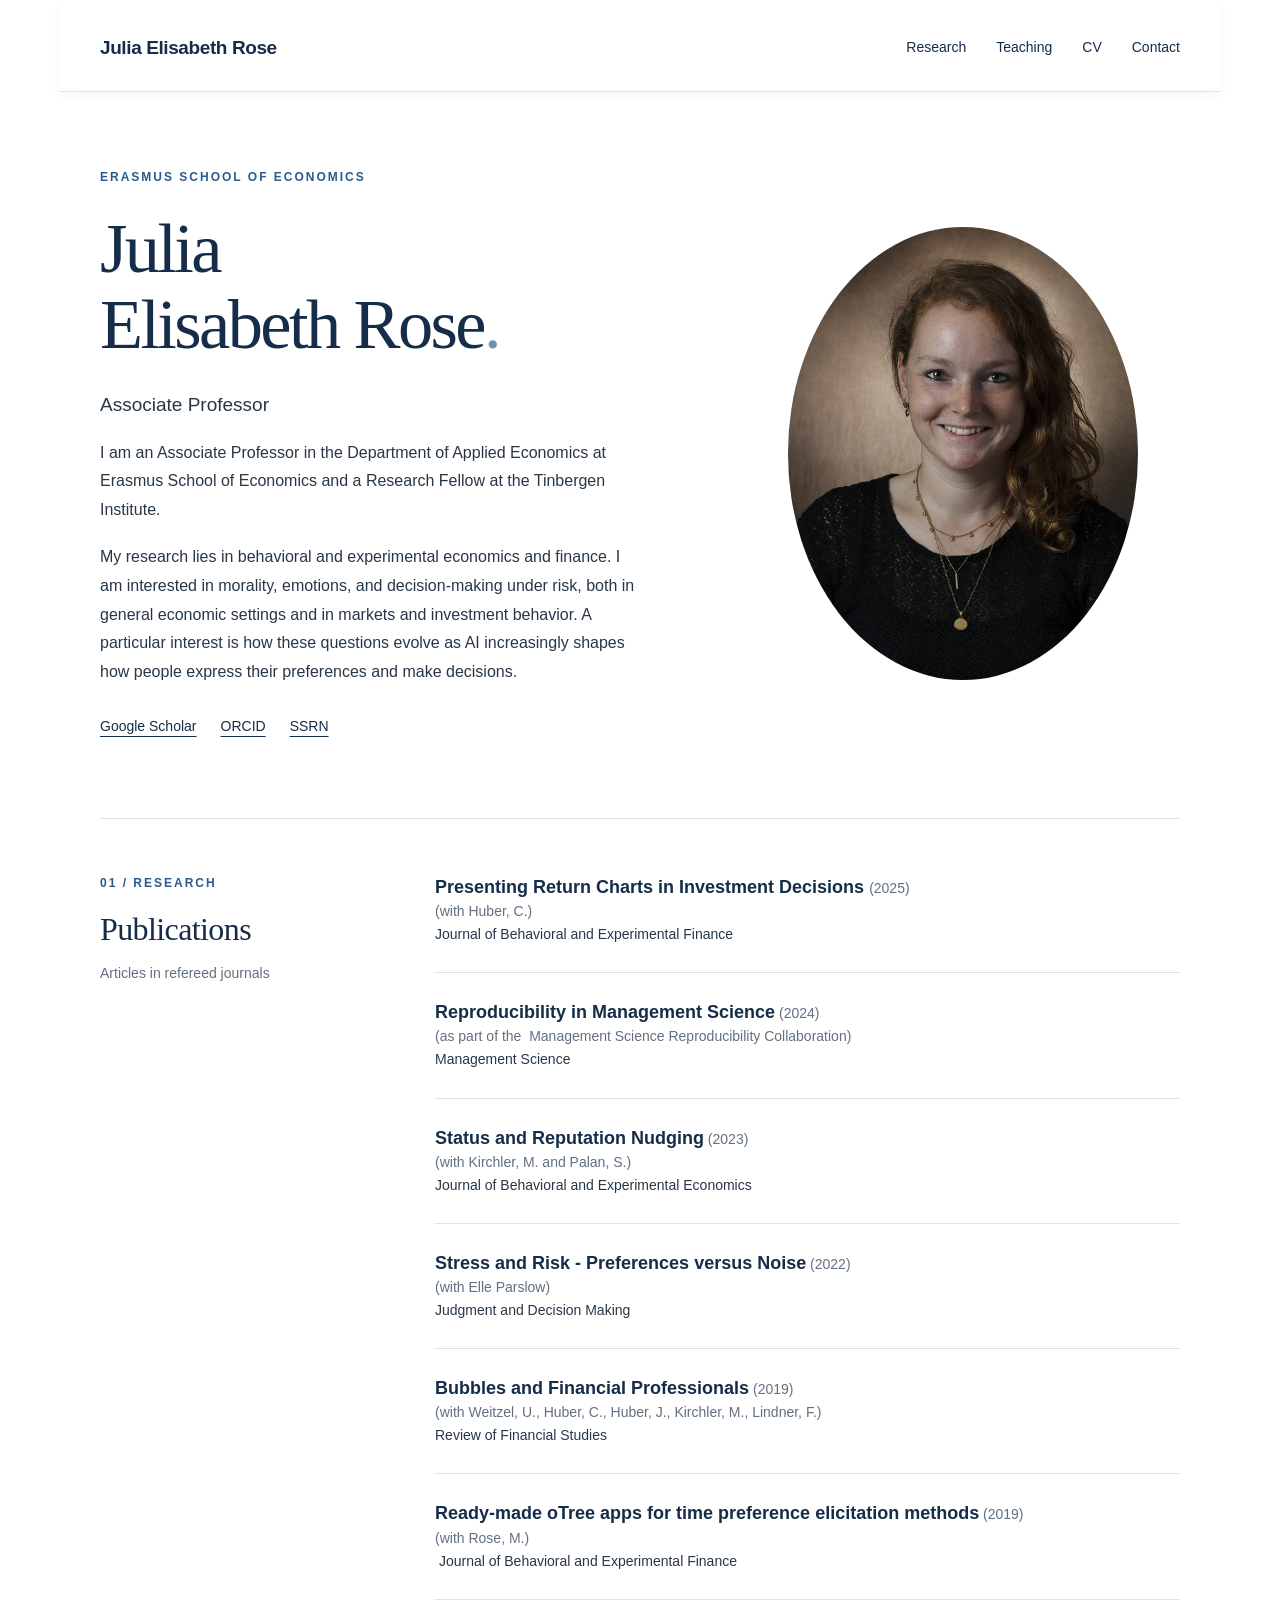
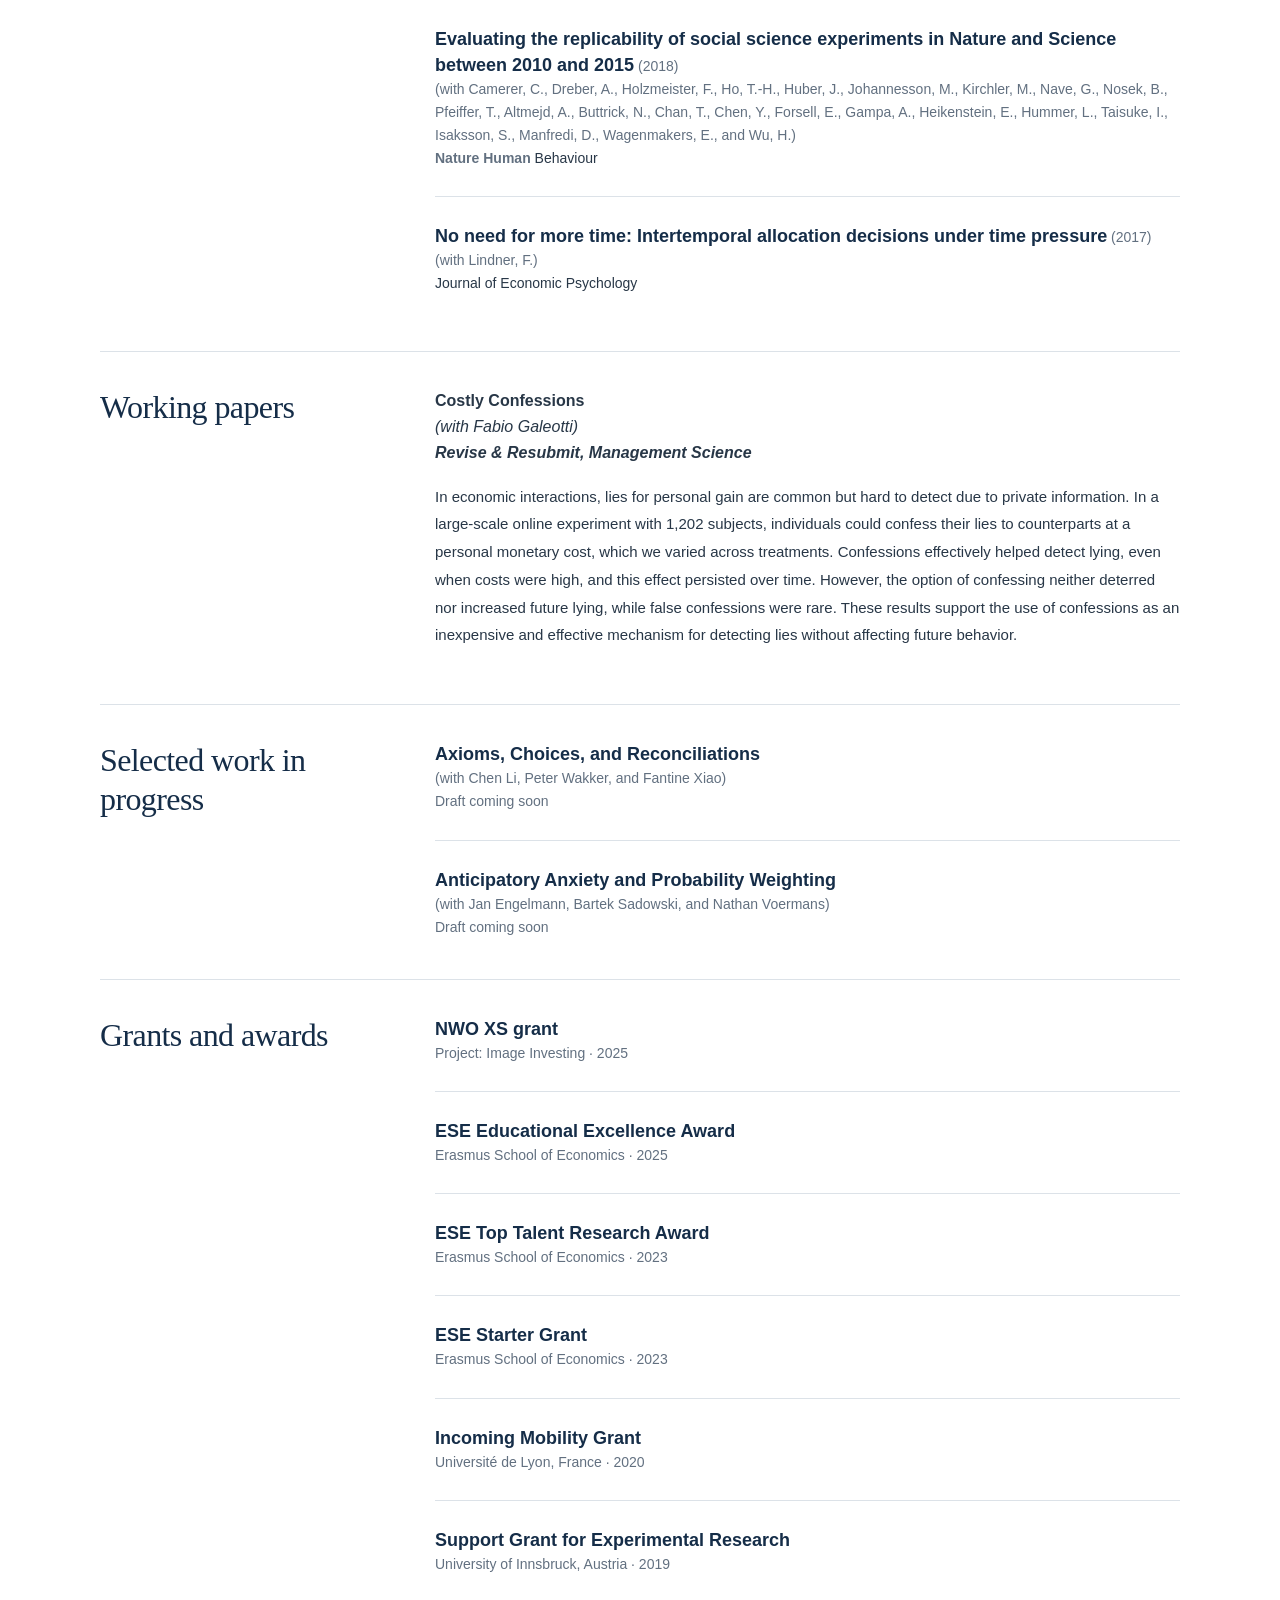
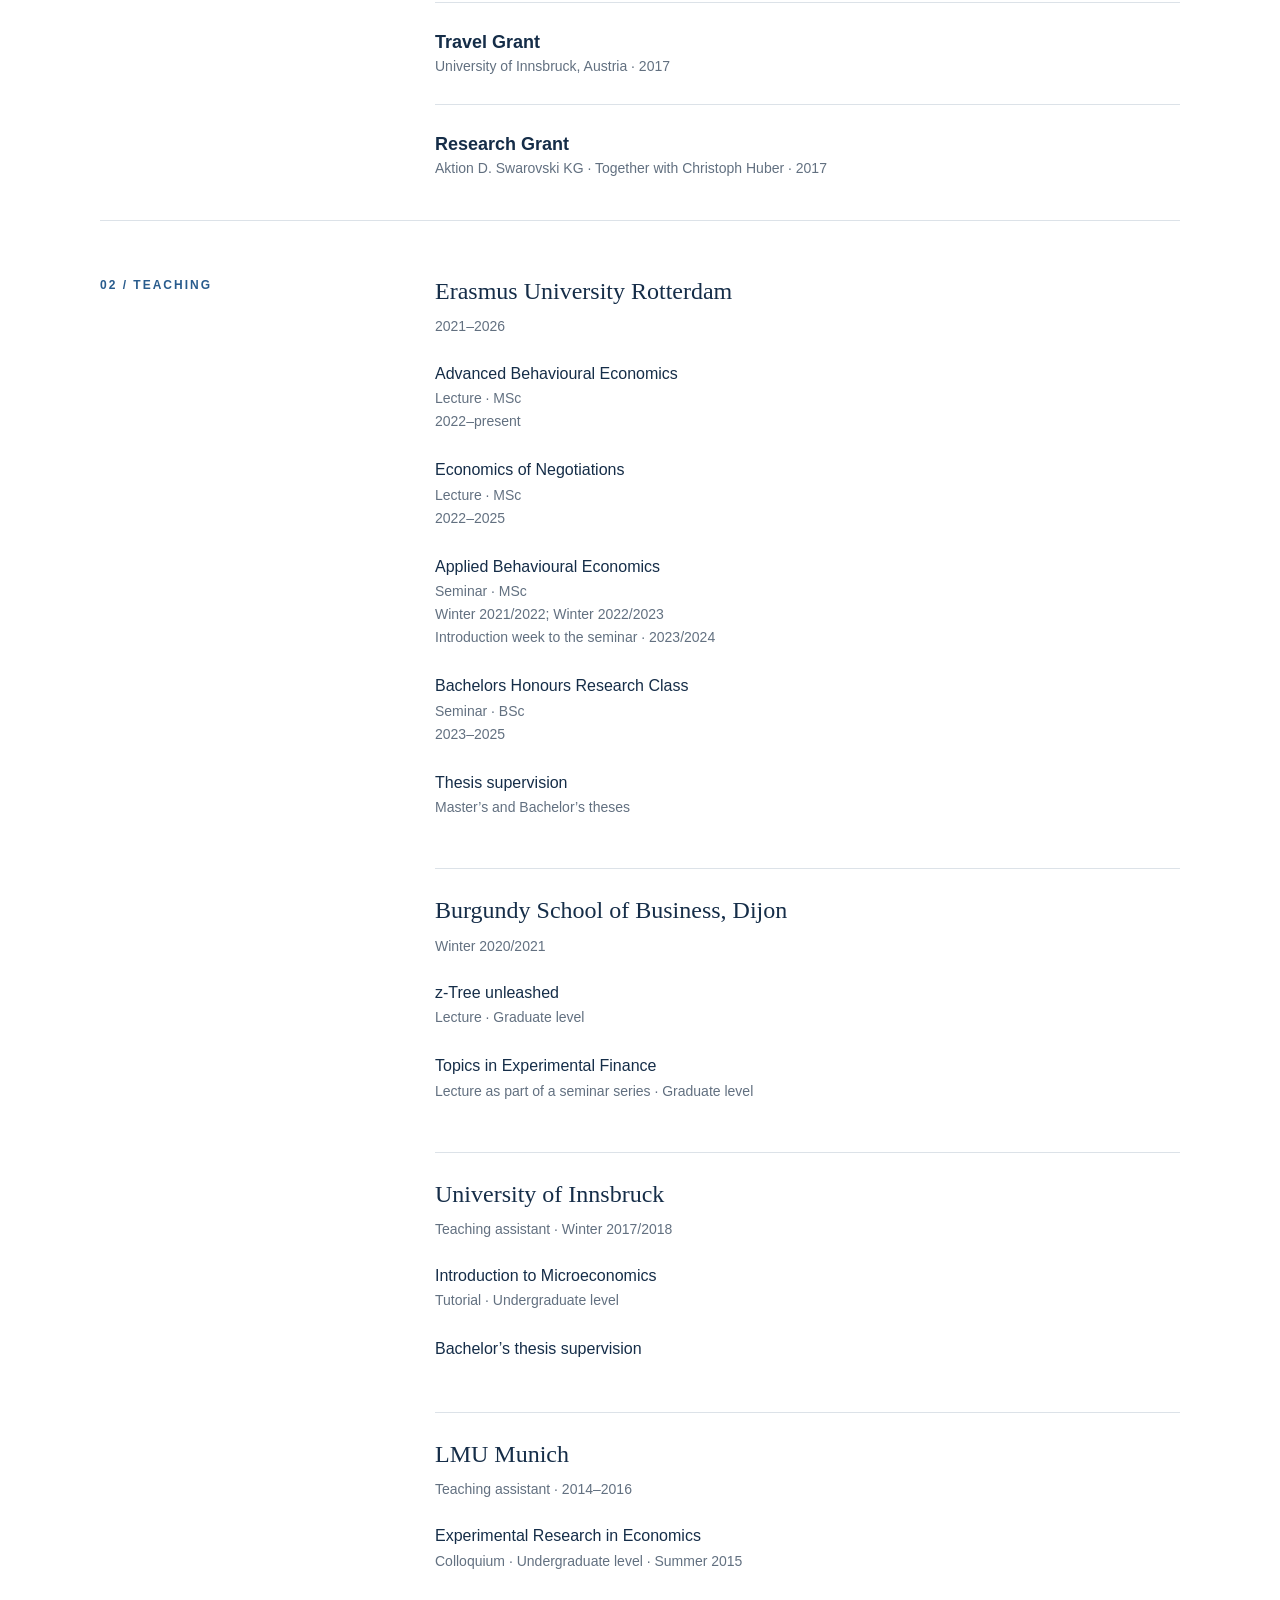
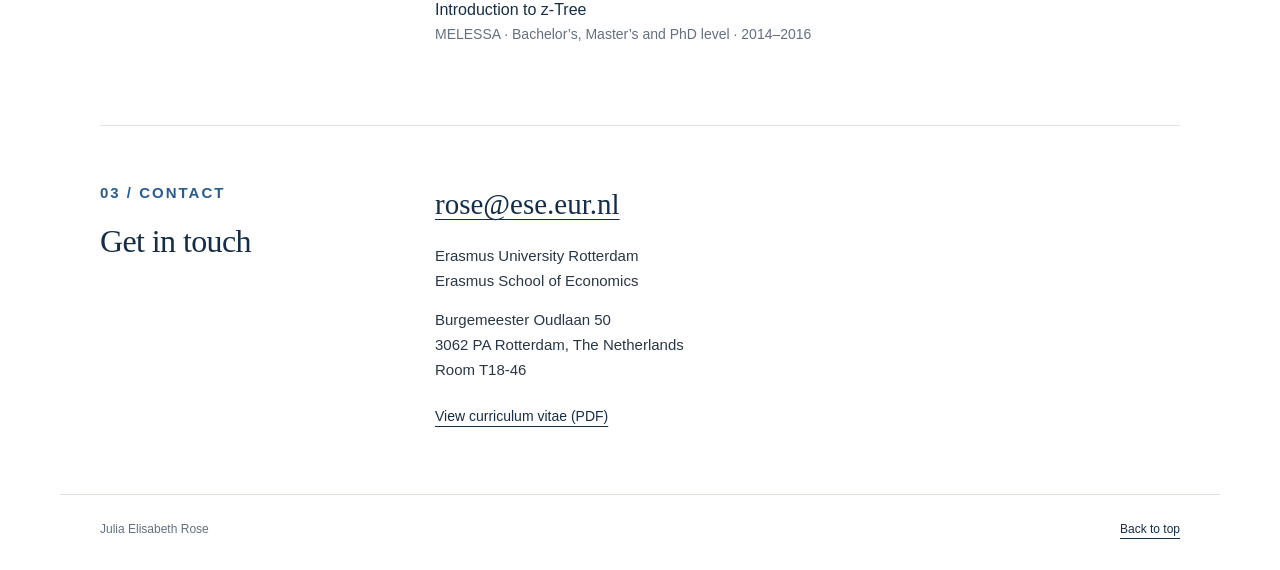
==== index.html @ 2c4549fd "Add files via upload" ====
<!DOCTYPE html>

<html lang="en"><head><meta charset="utf-8"/><meta content="width=device-width,initial-scale=1" name="viewport"/><title>Julia Elisabeth Rose | Behavioral &amp; Experimental Economics</title><meta content="Julia Elisabeth Rose, Associate Professor at Erasmus School of Economics. Research in behavioral and experimental economics and finance." name="description"/><link href="assets/favicon.svg" rel="icon" type="image/svg+xml"/><link href="style.css" rel="stylesheet"/></head>
<body><a class="skip" href="#main">Skip to content</a><header><a class="brand" href="#home">Julia Elisabeth Rose</a><nav aria-label="Main navigation"><a href="#research">Research</a><a href="#teaching">Teaching</a><a href="assets/cv-julia-rose.pdf">CV</a><a href="#contact">Contact</a></nav></header>
<main id="main"><section class="hero" id="home"><div class="intro"><p class="eyebrow">Erasmus School of Economics</p><h1>Julia<br/>Elisabeth Rose<span class="period">.</span></h1><p class="role">Associate Professor</p><div class="bio"><p>I am an Associate Professor in the Department of Applied Economics at Erasmus School of Economics and a Research Fellow at the Tinbergen Institute.</p><p>My research lies in behavioral and experimental economics and finance. I am interested in morality, emotions, and decision-making under risk, both in general economic settings and in markets and investment behavior. A particular interest is how these questions evolve as AI increasingly shapes how people express their preferences and make decisions.</p></div><div class="profile-links"><a href="https://scholar.google.com/citations?user=Se4szUAAAAAJ">Google Scholar</a><a href="https://orcid.org/0000-0002-9259-826X">ORCID</a><a href="https://papers.ssrn.com/sol3/cf_dev/AbsByAuth.cfm?per_id=4425762">SSRN</a></div></div><figure><img alt="Julia Elisabeth Rose" height="756" src="assets/julia-rose.jpg" width="585"/></figure></section>
<section class="section" id="research"><div class="section-heading"><p class="eyebrow">01 / Research</p><h2>Publications</h2><p>Articles in refereed journals</p></div><div class="section-body"><article class="paper"><p><strong><a href="https://www.sciencedirect.com/science/article/pii/S2214635025000218">Presenting Return Charts in Investment Decisions</a> </strong>(2025)<br/><em>(with Huber, C.)</em><br/><strong>Journal of Behavioral and Experimental Finance</strong></p></article><article class="paper"><p><a href="https://pubsonline.informs.org/doi/10.1287/mnsc.2023.03556"><strong>Reproducibility in <em>Management</em> <em>Science</em></strong></a> (2024)<br/><em>(as part of the  Management Science Reproducibility Collaboration</em>)<br/><strong>Management Science</strong></p></article><article class="paper"><p><strong><a href="https://www.sciencedirect.com/science/article/pii/S2214804323000575">Status and Reputation Nudging</a></strong> (2023)<br/><em>(with Kirchler, M. and Palan, S.)</em><br/><strong>Journal of Behavioral and Experimental Economics</strong></p></article><article class="paper"><p><strong><a href="https://journal.sjdm.org/21/210824/jdm210824.pdf">Stress and Risk - Preferences versus Noise</a></strong> (2022)<br/><em>(with Elle Parslow)</em><br/><strong>Judgment and Decision Making</strong></p></article><article class="paper"><p><a href="https://academic.oup.com/rfs/article/33/6/2659/5555881"><strong>Bubbles and Financial Professionals</strong></a> (2019)<br/>(<em>with Weitzel, U., Huber, C., Huber, J., Kirchler, M., Lindner, F.) </em><br/><strong>Review of Financial Studies </strong></p></article><article class="paper"><p><a href="https://www.sciencedirect.com/science/article/pii/S2214635018302648"><strong>Ready-made oTree apps for time preference elicitation methods</strong></a>  (2019)<br/>(<em>with Rose, M.)</em><br/> <strong>Journal of Behavioral and Experimental Finance</strong></p></article><article class="paper"><p><a href="https://www.nature.com/articles/s41562-018-0399-z"><strong>Evaluating the replicability of social science experiments in Nature and Science between 2010 and 2015</strong></a> (2018)<br/>(<em>with Camerer, C., Dreber, A., Holzmeister, F., Ho, T.-H., Huber, J., Johannesson, M., Kirchler, M., Nave, G., Nosek, B., Pfeiffer, T., Altmejd, A., Buttrick, N., Chan, T., Chen, Y., Forsell, E., Gampa, A., Heikenstein, E., Hummer, L., Taisuke, I., Isaksson, S., Manfredi, D., Wagenmakers, E., and Wu, H.) </em><br/><strong>Nature Human</strong> <strong>Behaviour</strong></p></article><article class="paper"><p><a href="https://www.sciencedirect.com/science/article/abs/pii/S0167487016304652"><strong>No need for more time: Intertemporal allocation decisions under time pressure</strong></a> (2017) <br/>(<em>with Lindner, F.</em>) <br/><strong>Journal of Economic Psychology</strong></p></article></div></section>
<section class="section secondary"><div class="section-heading"><h2>Working papers</h2></div><div class="section-body working"><p><strong>Costly Confessions</strong><br/><em>(with Fabio Galeotti)</em><br/><strong><em>Revise &amp; Resubmit, Management Science</em></strong></p><p>In economic interactions, lies for personal gain are common but hard to detect due to private information. In a large-scale online experiment with 1,202 subjects, individuals could confess their lies to counterparts at a personal monetary cost, which we varied across treatments. Confessions effectively helped detect lying, even when costs were high, and this effect persisted over time. However, the option of confessing neither deterred nor increased future lying, while false confessions were rare. These results support the use of confessions as an inexpensive and effective mechanism for detecting lies without affecting future behavior.</p></div></section>
<section class="section secondary"><div class="section-heading"><h2>Selected work in progress</h2></div><div class="section-body"><article class="paper"><p><strong>Axioms, Choices, and Reconciliations</strong><br/><em>(with Chen Li, Peter Wakker, and Fantine Xiao) </em><br/><em>Draft coming soon</em></p></article><article class="paper"><p><strong>Anticipatory Anxiety and Probability Weighting </strong><br/><em>(with Jan Engelmann, Bartek Sadowski, and Nathan Voermans) </em><br/><em>Draft coming soon </em></p></article></div></section>
<section class="section secondary" id="grants"><div class="section-heading"><h2>Grants and awards</h2></div><div class="section-body"><article class="paper"><p><strong>NWO XS grant</strong><br/>Project: Image Investing · 2025</p></article><article class="paper"><p><strong>ESE Educational Excellence Award</strong><br/>Erasmus School of Economics · 2025</p></article><article class="paper"><p><strong>ESE Top Talent Research Award</strong><br/>Erasmus School of Economics · 2023</p></article><article class="paper"><p><strong>ESE Starter Grant</strong><br/>Erasmus School of Economics · 2023</p></article><article class="paper"><p><strong>Incoming Mobility Grant</strong><br/>Université de Lyon, France · 2020</p></article><article class="paper"><p><strong>Support Grant for Experimental Research</strong><br/>University of Innsbruck, Austria · 2019</p></article><article class="paper"><p><strong>Travel Grant</strong><br/>University of Innsbruck, Austria · 2017</p></article><article class="paper"><p><strong>Research Grant</strong><br/>Aktion D. Swarovski KG · Together with Christoph Huber · 2017</p></article></div></section><section class="section" id="teaching"><div class="section-heading"><p class="eyebrow">02 / Teaching</p></div><div class="section-body">
<article class="teaching-row"><h3>Erasmus University Rotterdam</h3><p class="teaching-period">2021–2026</p><ul class="course-list">
<li><strong>Advanced Behavioural Economics</strong><span>Lecture · MSc</span><span>2022–present</span></li>
<li><strong>Economics of Negotiations</strong><span>Lecture · MSc</span><span>2022–2025</span></li>
<li><strong>Applied Behavioural Economics</strong><span>Seminar · MSc</span><span>Winter 2021/2022; Winter 2022/2023</span><span>Introduction week to the seminar · 2023/2024</span></li>
<li><strong>Bachelors Honours Research Class</strong><span>Seminar · BSc</span><span>2023–2025</span></li>
<li><strong>Thesis supervision</strong><span>Master’s and Bachelor’s theses</span></li></ul></article>
<article class="teaching-row"><h3>Burgundy School of Business, Dijon</h3><p class="teaching-period">Winter 2020/2021</p><ul class="course-list"><li><strong>z-Tree unleashed</strong><span>Lecture · Graduate level</span></li><li><strong>Topics in Experimental Finance</strong><span>Lecture as part of a seminar series · Graduate level</span></li></ul></article>
<article class="teaching-row"><h3>University of Innsbruck</h3><p class="teaching-period">Teaching assistant · Winter 2017/2018</p><ul class="course-list"><li><strong>Introduction to Microeconomics</strong><span>Tutorial · Undergraduate level</span></li><li><strong>Bachelor’s thesis supervision</strong></li></ul></article>
<article class="teaching-row"><h3>LMU Munich</h3><p class="teaching-period">Teaching assistant · 2014–2016</p><ul class="course-list"><li><strong>Experimental Research in Economics</strong><span>Colloquium · Undergraduate level · Summer 2015</span></li><li><strong>Introduction to z-Tree</strong><span>MELESSA · Bachelor’s, Master’s and PhD level · 2014–2016</span></li></ul></article></div></section>
<section class="section contact" id="contact"><div class="section-heading"><p class="eyebrow">03 / Contact</p><h2>Get in touch</h2></div><div class="section-body"><a class="email" href="mailto:rose@ese.eur.nl">rose@ese.eur.nl</a><p>Erasmus University Rotterdam<br/>Erasmus School of Economics</p><address>Burgemeester Oudlaan 50<br/>3062 PA Rotterdam, The Netherlands<br/>Room T18-46</address><a class="cv" href="assets/cv-julia-rose.pdf">View curriculum vitae (PDF)</a></div></section></main><footer><span>Julia Elisabeth Rose</span><a href="#home">Back to top</a></footer></body></html>
---- style.css ----
:root{--ink:#152d48;--text:#283747;--muted:#627080;--line:#dce2e8;--accent:#295c8d}*{box-sizing:border-box}html{scroll-behavior:smooth;scroll-padding-top:30px}body{margin:0;color:var(--text);background:#fff;font-family:Arial,Helvetica,sans-serif;font-size:16px;line-height:1.65}a{color:var(--ink);text-underline-offset:5px;text-decoration-thickness:1px}a:hover{color:var(--accent)}a:focus-visible,summary:focus-visible{outline:3px solid #488ac7;outline-offset:5px}header,main,footer{max-width:1160px;margin:auto;padding-left:40px;padding-right:40px}header{display:flex;justify-content:space-between;align-items:center;padding-top:32px;padding-bottom:28px;border-bottom:1px solid var(--line);gap:24px}.brand{text-decoration:none;font-size:19px;font-weight:600;letter-spacing:-.4px}.brand span{display:block;font-size:12px;text-transform:uppercase;letter-spacing:1.8px;font-weight:400;color:var(--muted);margin-top:3px}nav{display:flex;gap:30px}nav a{font-size:14px;text-decoration:none}.hero{display:grid;grid-template-columns:1.3fr 1fr;gap:80px;padding:76px 0 80px;align-items:center}.eyebrow{font-size:12px;font-weight:600;letter-spacing:2px;text-transform:uppercase;color:var(--accent);margin:0 0 22px}h1,h2{font-family:Georgia,'Times New Roman',serif;font-weight:400;color:var(--ink)}h1{font-size:clamp(48px,5.5vw,72px);line-height:1.08;letter-spacing:-2.6px;margin:0 0 27px}.period{color:#6e92b3}.role{font-size:19px;margin:0 0 5px}.field{font-size:20px;line-height:1.55;margin:0 0 23px;color:var(--muted)}.affiliation{font-size:14px;line-height:1.8}.profile-links{display:flex;gap:24px;margin-top:28px;font-size:14px}.hero figure{margin:0}.hero img{width:100%;height:auto;max-height:455px;object-fit:cover;object-position:center 30%;display:block;background:#e8edf2}.hero figcaption{font-size:12px;color:var(--muted);letter-spacing:.6px;margin-top:12px}.section{display:grid;grid-template-columns:275px minmax(0,1fr);gap:60px;border-top:1px solid var(--line);padding:55px 0}.section-heading .eyebrow{margin-bottom:16px}h2{font-size:32px;line-height:1.2;letter-spacing:-.6px;margin:0 0 12px}.section-heading>p:last-child:not(.eyebrow){font-size:14px;color:var(--muted)}.paper{padding:0 0 26px;margin:0 0 26px;border-bottom:1px solid var(--line)}.paper:last-child{margin:0;border:0;padding-bottom:0}.paper p{margin:0;font-size:14px;color:var(--muted)}.paper p>a:first-child,.paper p>strong:first-child{font-size:18px;line-height:1.45;color:var(--ink)}.paper a{text-decoration:none}.paper a:hover{text-decoration:underline}.paper em{font-style:normal}.paper p>strong:last-child{font-weight:400;color:var(--text)}.secondary{padding-top:36px;padding-bottom:40px}.working p:first-child{margin-top:0}.working p:last-child{font-size:15px;line-height:1.85}.teaching-row{padding-bottom:25px;margin-bottom:26px;border-bottom:1px solid var(--line)}.teaching-row:last-child{border:0;margin:0;padding:0}.teaching-row p{margin:0 0 12px;font-size:14px;color:var(--muted)}.teaching-row p strong{font-size:17px;color:var(--ink);font-weight:500}.teaching-row ul{margin:0;padding-left:19px;font-size:14px}.teaching-row li{padding-bottom:7px}.teaching-row em{font-style:normal;color:var(--muted)}.teaching-row strong{font-weight:500}.contact{padding-bottom:65px}.email{font-family:Georgia,serif;font-size:29px}.contact p,.contact address{font-size:15px;font-style:normal}.cv{display:inline-block;margin-top:22px;font-size:14px}footer{border-top:1px solid var(--line);display:flex;justify-content:space-between;padding-top:25px;padding-bottom:30px;font-size:12px;color:var(--muted)}.skip{position:absolute;top:-100px;left:12px;padding:12px;background:white}.skip:focus{top:12px}@media(max-width:760px){header,main,footer{padding-left:24px;padding-right:24px}header{align-items:flex-start;flex-direction:column;gap:22px}nav{gap:26px}.hero{gap:32px;padding:45px 0;grid-template-columns:1fr .8fr}h1{font-size:43px;letter-spacing:-1.7px}.field{font-size:17px}.profile-links{gap:15px;flex-wrap:wrap}.section{grid-template-columns:1fr;gap:23px;padding:35px 0}.section-heading .eyebrow{margin-bottom:10px}h2{font-size:29px}.hero img{max-height:340px}.role{font-size:17px}}@media(max-width:500px){.hero{grid-template-columns:1fr}.hero figure{max-width:300px}.hero img{max-height:360px}h1{font-size:55px}.hero .eyebrow{font-size:11px}.email{font-size:27px}nav{gap:23px}}@media(prefers-reduced-motion:reduce){html{scroll-behavior:auto}}

/* Oval portrait */
.hero figure{justify-self:center;width:100%;max-width:350px}.hero img{width:100%;height:auto;aspect-ratio:585/757;max-height:none;object-fit:cover;border-radius:50%}@media(max-width:500px){.hero figure{justify-self:start;max-width:280px}.hero img{max-height:none}}

.teaching-row h3{font-family:Georgia,serif;font-weight:400;color:var(--ink);font-size:24px;line-height:1.3;margin:0 0 8px}.teaching-row .course-list{list-style:none;padding:0}.course-list li{margin:0 0 17px}.course-list strong{display:block;font-size:16px;color:var(--ink)}.course-list span{display:block;color:var(--muted);font-size:14px}.teaching-row .teaching-period{margin-bottom:22px}

.leadership-role{font-size:17px;color:var(--ink);margin:0 0 18px;line-height:1.5}

/* Keep navigation available while reading long sections. */
header{position:sticky;top:0;z-index:20;background:#fff;box-shadow:0 3px 12px rgba(21,45,72,.035)}
html{scroll-padding-top:125px}
@media(max-width:760px){header{padding-top:16px;padding-bottom:16px;gap:12px}nav{gap:12px 22px;flex-wrap:wrap}html{scroll-padding-top:160px}}

.bio{max-width:540px;font-size:16px;line-height:1.8}.bio p{margin:18px 0;color:var(--text)}
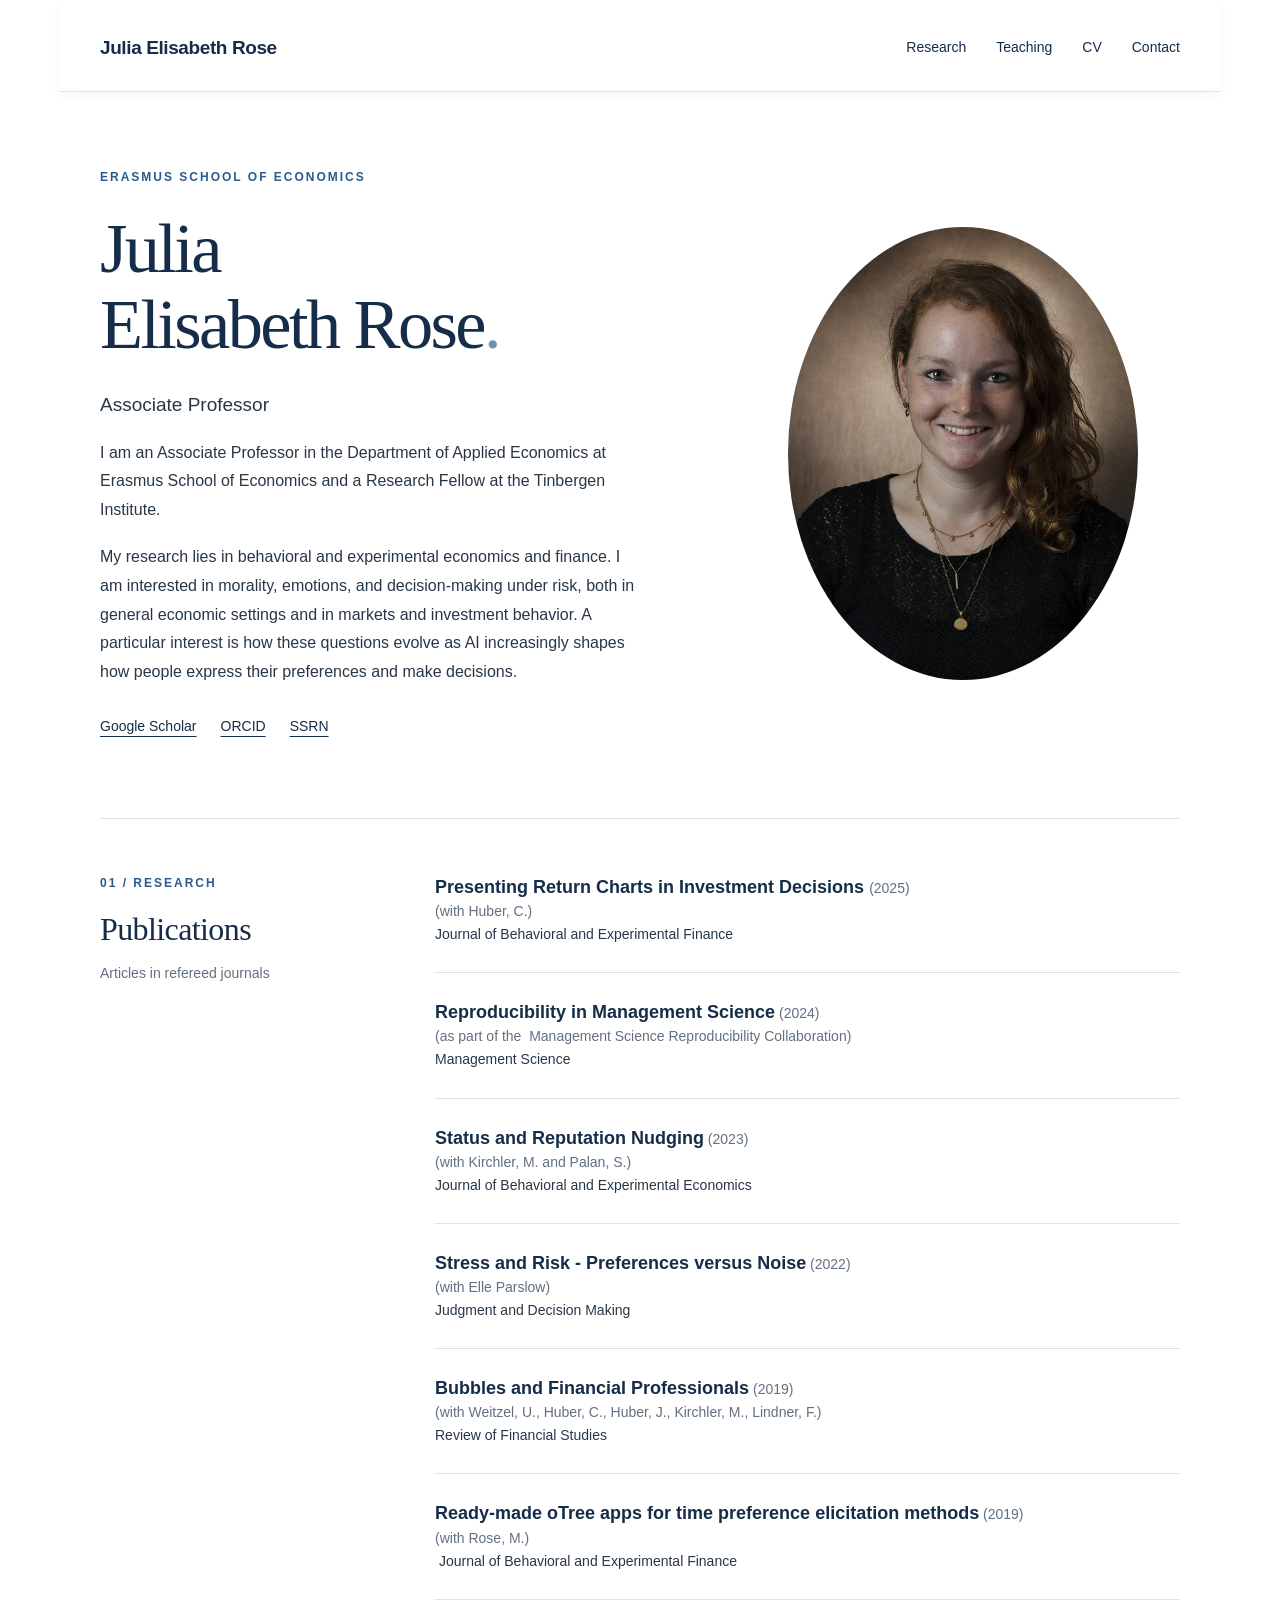
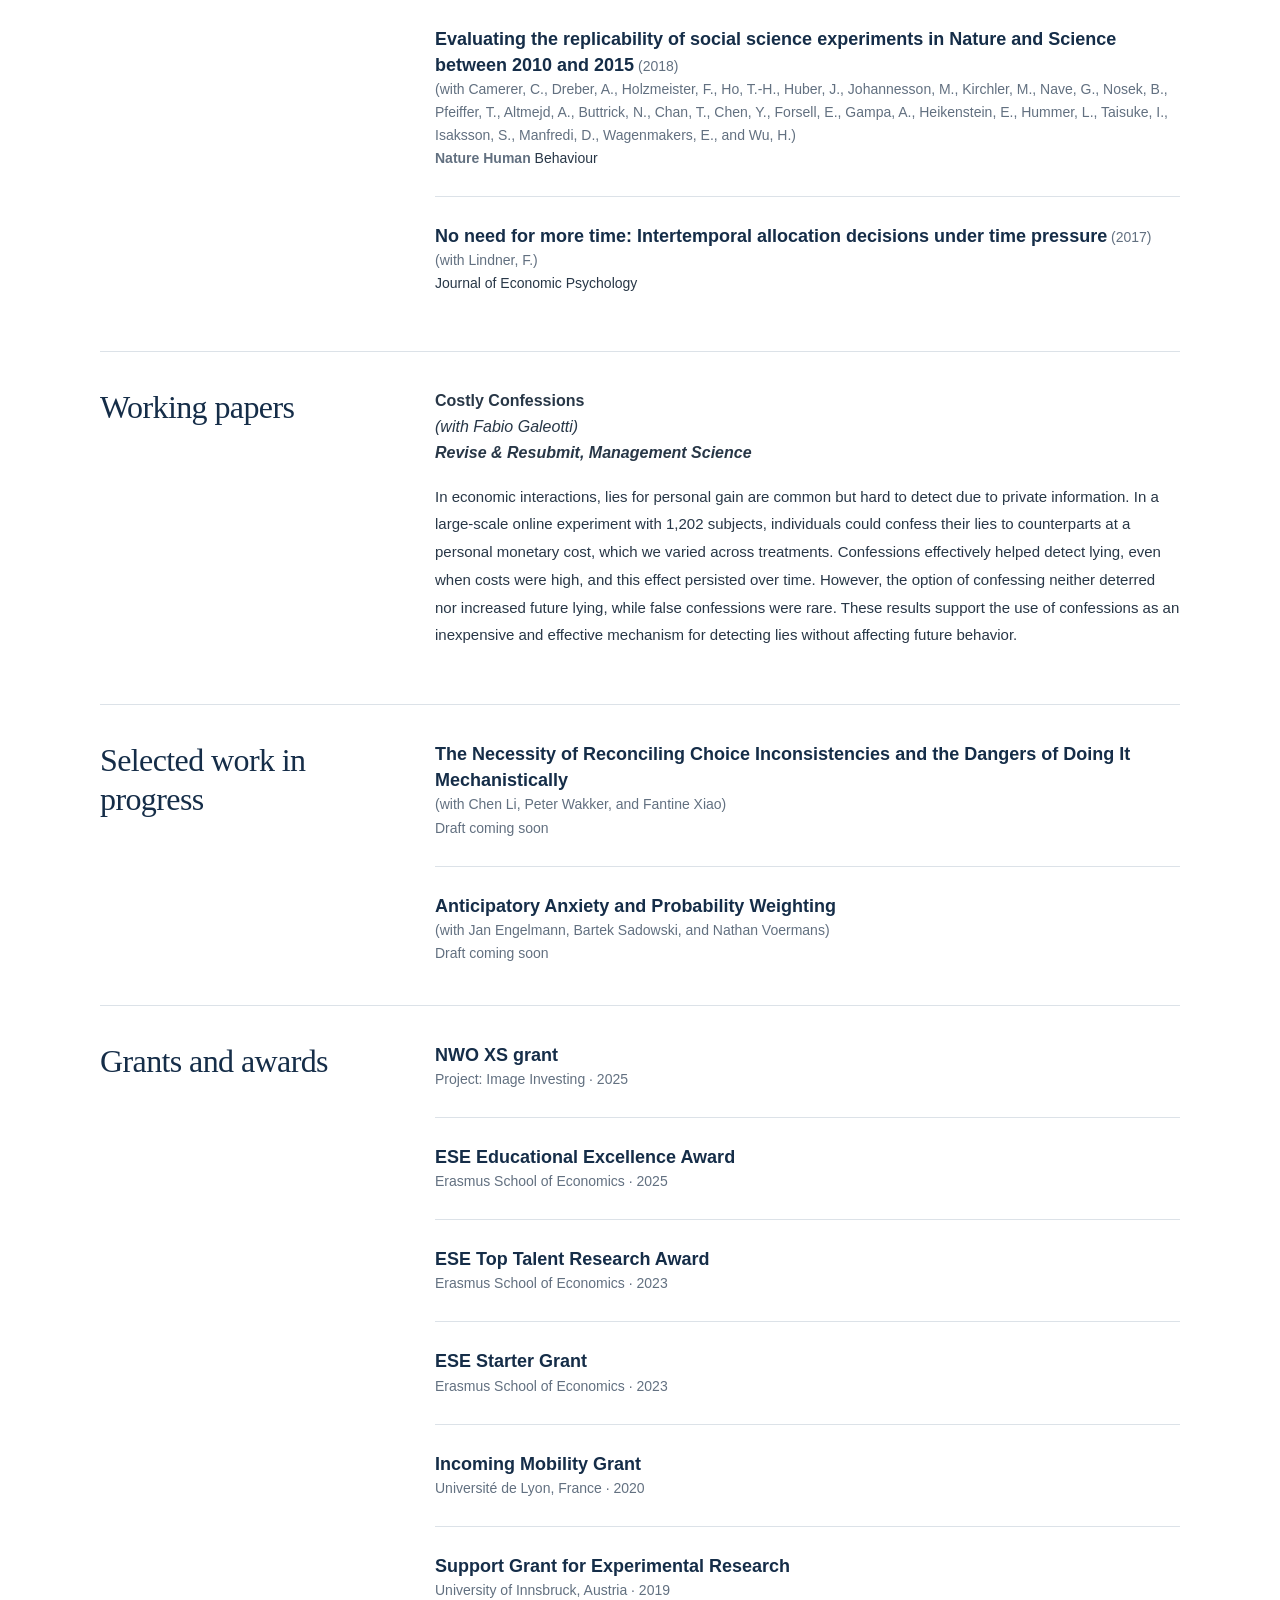
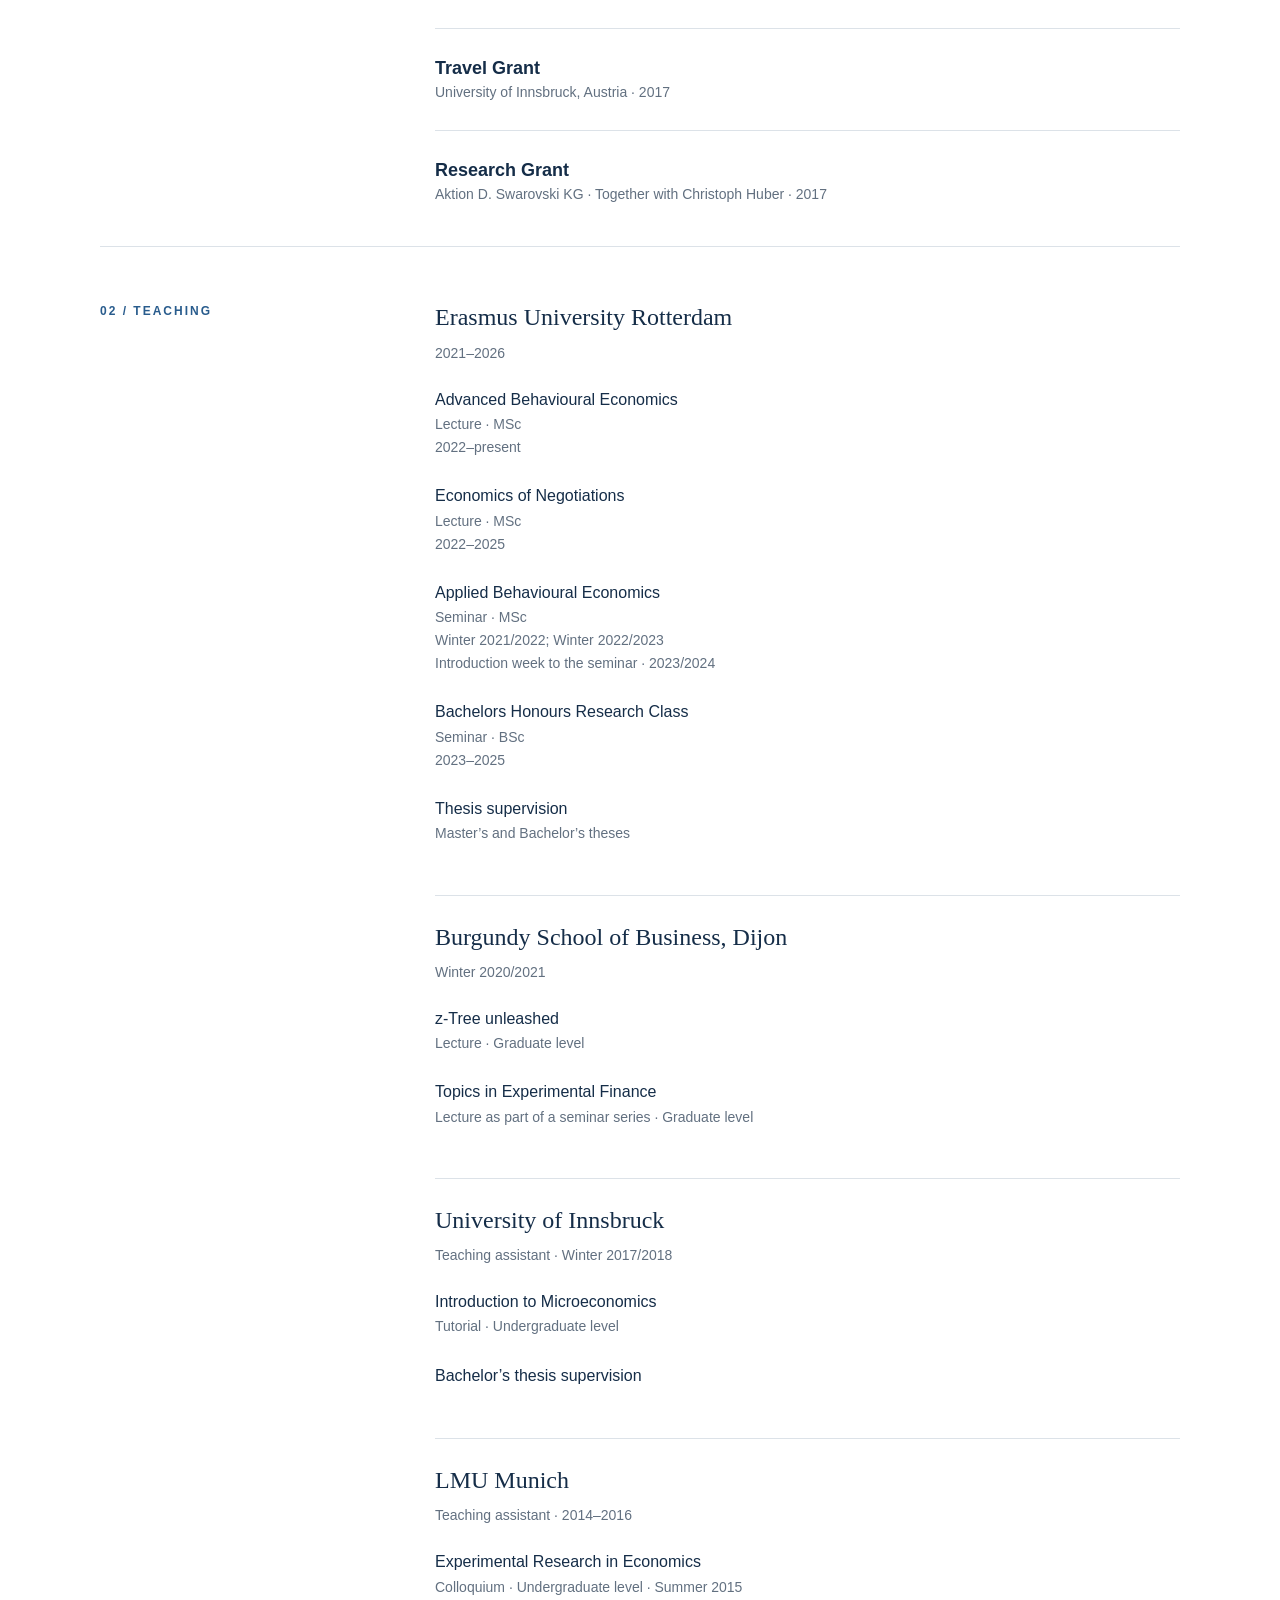
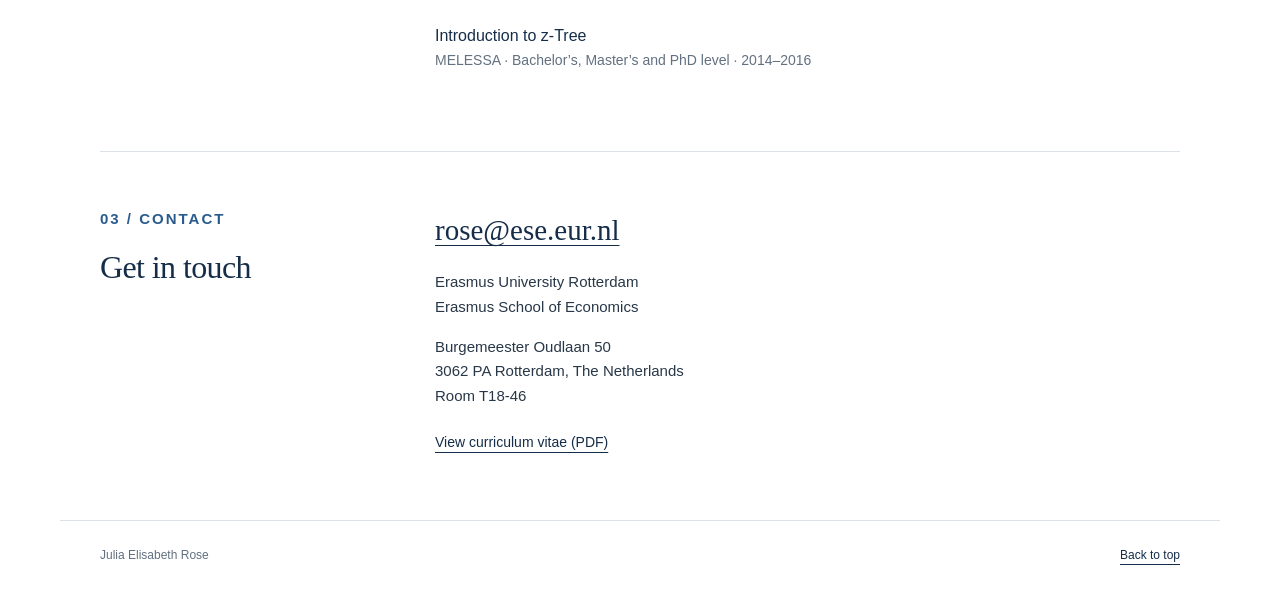
==== commit 1c71e112: "Update index.html" ====
--- a/index.html
+++ b/index.html
@@ -5,7 +5,7 @@
 <main id="main"><section class="hero" id="home"><div class="intro"><p class="eyebrow">Erasmus School of Economics</p><h1>Julia<br/>Elisabeth Rose<span class="period">.</span></h1><p class="role">Associate Professor</p><div class="bio"><p>I am an Associate Professor in the Department of Applied Economics at Erasmus School of Economics and a Research Fellow at the Tinbergen Institute.</p><p>My research lies in behavioral and experimental economics and finance. I am interested in morality, emotions, and decision-making under risk, both in general economic settings and in markets and investment behavior. A particular interest is how these questions evolve as AI increasingly shapes how people express their preferences and make decisions.</p></div><div class="profile-links"><a href="https://scholar.google.com/citations?user=Se4szUAAAAAJ">Google Scholar</a><a href="https://orcid.org/0000-0002-9259-826X">ORCID</a><a href="https://papers.ssrn.com/sol3/cf_dev/AbsByAuth.cfm?per_id=4425762">SSRN</a></div></div><figure><img alt="Julia Elisabeth Rose" height="756" src="assets/julia-rose.jpg" width="585"/></figure></section>
 <section class="section" id="research"><div class="section-heading"><p class="eyebrow">01 / Research</p><h2>Publications</h2><p>Articles in refereed journals</p></div><div class="section-body"><article class="paper"><p><strong><a href="https://www.sciencedirect.com/science/article/pii/S2214635025000218">Presenting Return Charts in Investment Decisions</a> </strong>(2025)<br/><em>(with Huber, C.)</em><br/><strong>Journal of Behavioral and Experimental Finance</strong></p></article><article class="paper"><p><a href="https://pubsonline.informs.org/doi/10.1287/mnsc.2023.03556"><strong>Reproducibility in <em>Management</em> <em>Science</em></strong></a> (2024)<br/><em>(as part of the  Management Science Reproducibility Collaboration</em>)<br/><strong>Management Science</strong></p></article><article class="paper"><p><strong><a href="https://www.sciencedirect.com/science/article/pii/S2214804323000575">Status and Reputation Nudging</a></strong> (2023)<br/><em>(with Kirchler, M. and Palan, S.)</em><br/><strong>Journal of Behavioral and Experimental Economics</strong></p></article><article class="paper"><p><strong><a href="https://journal.sjdm.org/21/210824/jdm210824.pdf">Stress and Risk - Preferences versus Noise</a></strong> (2022)<br/><em>(with Elle Parslow)</em><br/><strong>Judgment and Decision Making</strong></p></article><article class="paper"><p><a href="https://academic.oup.com/rfs/article/33/6/2659/5555881"><strong>Bubbles and Financial Professionals</strong></a> (2019)<br/>(<em>with Weitzel, U., Huber, C., Huber, J., Kirchler, M., Lindner, F.) </em><br/><strong>Review of Financial Studies </strong></p></article><article class="paper"><p><a href="https://www.sciencedirect.com/science/article/pii/S2214635018302648"><strong>Ready-made oTree apps for time preference elicitation methods</strong></a>  (2019)<br/>(<em>with Rose, M.)</em><br/> <strong>Journal of Behavioral and Experimental Finance</strong></p></article><article class="paper"><p><a href="https://www.nature.com/articles/s41562-018-0399-z"><strong>Evaluating the replicability of social science experiments in Nature and Science between 2010 and 2015</strong></a> (2018)<br/>(<em>with Camerer, C., Dreber, A., Holzmeister, F., Ho, T.-H., Huber, J., Johannesson, M., Kirchler, M., Nave, G., Nosek, B., Pfeiffer, T., Altmejd, A., Buttrick, N., Chan, T., Chen, Y., Forsell, E., Gampa, A., Heikenstein, E., Hummer, L., Taisuke, I., Isaksson, S., Manfredi, D., Wagenmakers, E., and Wu, H.) </em><br/><strong>Nature Human</strong> <strong>Behaviour</strong></p></article><article class="paper"><p><a href="https://www.sciencedirect.com/science/article/abs/pii/S0167487016304652"><strong>No need for more time: Intertemporal allocation decisions under time pressure</strong></a> (2017) <br/>(<em>with Lindner, F.</em>) <br/><strong>Journal of Economic Psychology</strong></p></article></div></section>
 <section class="section secondary"><div class="section-heading"><h2>Working papers</h2></div><div class="section-body working"><p><strong>Costly Confessions</strong><br/><em>(with Fabio Galeotti)</em><br/><strong><em>Revise &amp; Resubmit, Management Science</em></strong></p><p>In economic interactions, lies for personal gain are common but hard to detect due to private information. In a large-scale online experiment with 1,202 subjects, individuals could confess their lies to counterparts at a personal monetary cost, which we varied across treatments. Confessions effectively helped detect lying, even when costs were high, and this effect persisted over time. However, the option of confessing neither deterred nor increased future lying, while false confessions were rare. These results support the use of confessions as an inexpensive and effective mechanism for detecting lies without affecting future behavior.</p></div></section>
-<section class="section secondary"><div class="section-heading"><h2>Selected work in progress</h2></div><div class="section-body"><article class="paper"><p><strong>Axioms, Choices, and Reconciliations</strong><br/><em>(with Chen Li, Peter Wakker, and Fantine Xiao) </em><br/><em>Draft coming soon</em></p></article><article class="paper"><p><strong>Anticipatory Anxiety and Probability Weighting </strong><br/><em>(with Jan Engelmann, Bartek Sadowski, and Nathan Voermans) </em><br/><em>Draft coming soon </em></p></article></div></section>
+<section class="section secondary"><div class="section-heading"><h2>Selected work in progress</h2></div><div class="section-body"><article class="paper"><p><strong>The Necessity of Reconciling Choice Inconsistencies and the Dangers of Doing It Mechanistically</strong><br/><em>(with Chen Li, Peter Wakker, and Fantine Xiao) </em><br/><em>Draft coming soon</em></p></article><article class="paper"><p><strong>Anticipatory Anxiety and Probability Weighting </strong><br/><em>(with Jan Engelmann, Bartek Sadowski, and Nathan Voermans) </em><br/><em>Draft coming soon </em></p></article></div></section>
 <section class="section secondary" id="grants"><div class="section-heading"><h2>Grants and awards</h2></div><div class="section-body"><article class="paper"><p><strong>NWO XS grant</strong><br/>Project: Image Investing · 2025</p></article><article class="paper"><p><strong>ESE Educational Excellence Award</strong><br/>Erasmus School of Economics · 2025</p></article><article class="paper"><p><strong>ESE Top Talent Research Award</strong><br/>Erasmus School of Economics · 2023</p></article><article class="paper"><p><strong>ESE Starter Grant</strong><br/>Erasmus School of Economics · 2023</p></article><article class="paper"><p><strong>Incoming Mobility Grant</strong><br/>Université de Lyon, France · 2020</p></article><article class="paper"><p><strong>Support Grant for Experimental Research</strong><br/>University of Innsbruck, Austria · 2019</p></article><article class="paper"><p><strong>Travel Grant</strong><br/>University of Innsbruck, Austria · 2017</p></article><article class="paper"><p><strong>Research Grant</strong><br/>Aktion D. Swarovski KG · Together with Christoph Huber · 2017</p></article></div></section><section class="section" id="teaching"><div class="section-heading"><p class="eyebrow">02 / Teaching</p></div><div class="section-body">
 <article class="teaching-row"><h3>Erasmus University Rotterdam</h3><p class="teaching-period">2021–2026</p><ul class="course-list">
 <li><strong>Advanced Behavioural Economics</strong><span>Lecture · MSc</span><span>2022–present</span></li>
@@ -16,4 +16,4 @@
 <article class="teaching-row"><h3>Burgundy School of Business, Dijon</h3><p class="teaching-period">Winter 2020/2021</p><ul class="course-list"><li><strong>z-Tree unleashed</strong><span>Lecture · Graduate level</span></li><li><strong>Topics in Experimental Finance</strong><span>Lecture as part of a seminar series · Graduate level</span></li></ul></article>
 <article class="teaching-row"><h3>University of Innsbruck</h3><p class="teaching-period">Teaching assistant · Winter 2017/2018</p><ul class="course-list"><li><strong>Introduction to Microeconomics</strong><span>Tutorial · Undergraduate level</span></li><li><strong>Bachelor’s thesis supervision</strong></li></ul></article>
 <article class="teaching-row"><h3>LMU Munich</h3><p class="teaching-period">Teaching assistant · 2014–2016</p><ul class="course-list"><li><strong>Experimental Research in Economics</strong><span>Colloquium · Undergraduate level · Summer 2015</span></li><li><strong>Introduction to z-Tree</strong><span>MELESSA · Bachelor’s, Master’s and PhD level · 2014–2016</span></li></ul></article></div></section>
-<section class="section contact" id="contact"><div class="section-heading"><p class="eyebrow">03 / Contact</p><h2>Get in touch</h2></div><div class="section-body"><a class="email" href="mailto:rose@ese.eur.nl">rose@ese.eur.nl</a><p>Erasmus University Rotterdam<br/>Erasmus School of Economics</p><address>Burgemeester Oudlaan 50<br/>3062 PA Rotterdam, The Netherlands<br/>Room T18-46</address><a class="cv" href="assets/cv-julia-rose.pdf">View curriculum vitae (PDF)</a></div></section></main><footer><span>Julia Elisabeth Rose</span><a href="#home">Back to top</a></footer></body></html>+<section class="section contact" id="contact"><div class="section-heading"><p class="eyebrow">03 / Contact</p><h2>Get in touch</h2></div><div class="section-body"><a class="email" href="mailto:rose@ese.eur.nl">rose@ese.eur.nl</a><p>Erasmus University Rotterdam<br/>Erasmus School of Economics</p><address>Burgemeester Oudlaan 50<br/>3062 PA Rotterdam, The Netherlands<br/>Room T18-46</address><a class="cv" href="assets/cv-julia-rose.pdf">View curriculum vitae (PDF)</a></div></section></main><footer><span>Julia Elisabeth Rose</span><a href="#home">Back to top</a></footer></body></html>
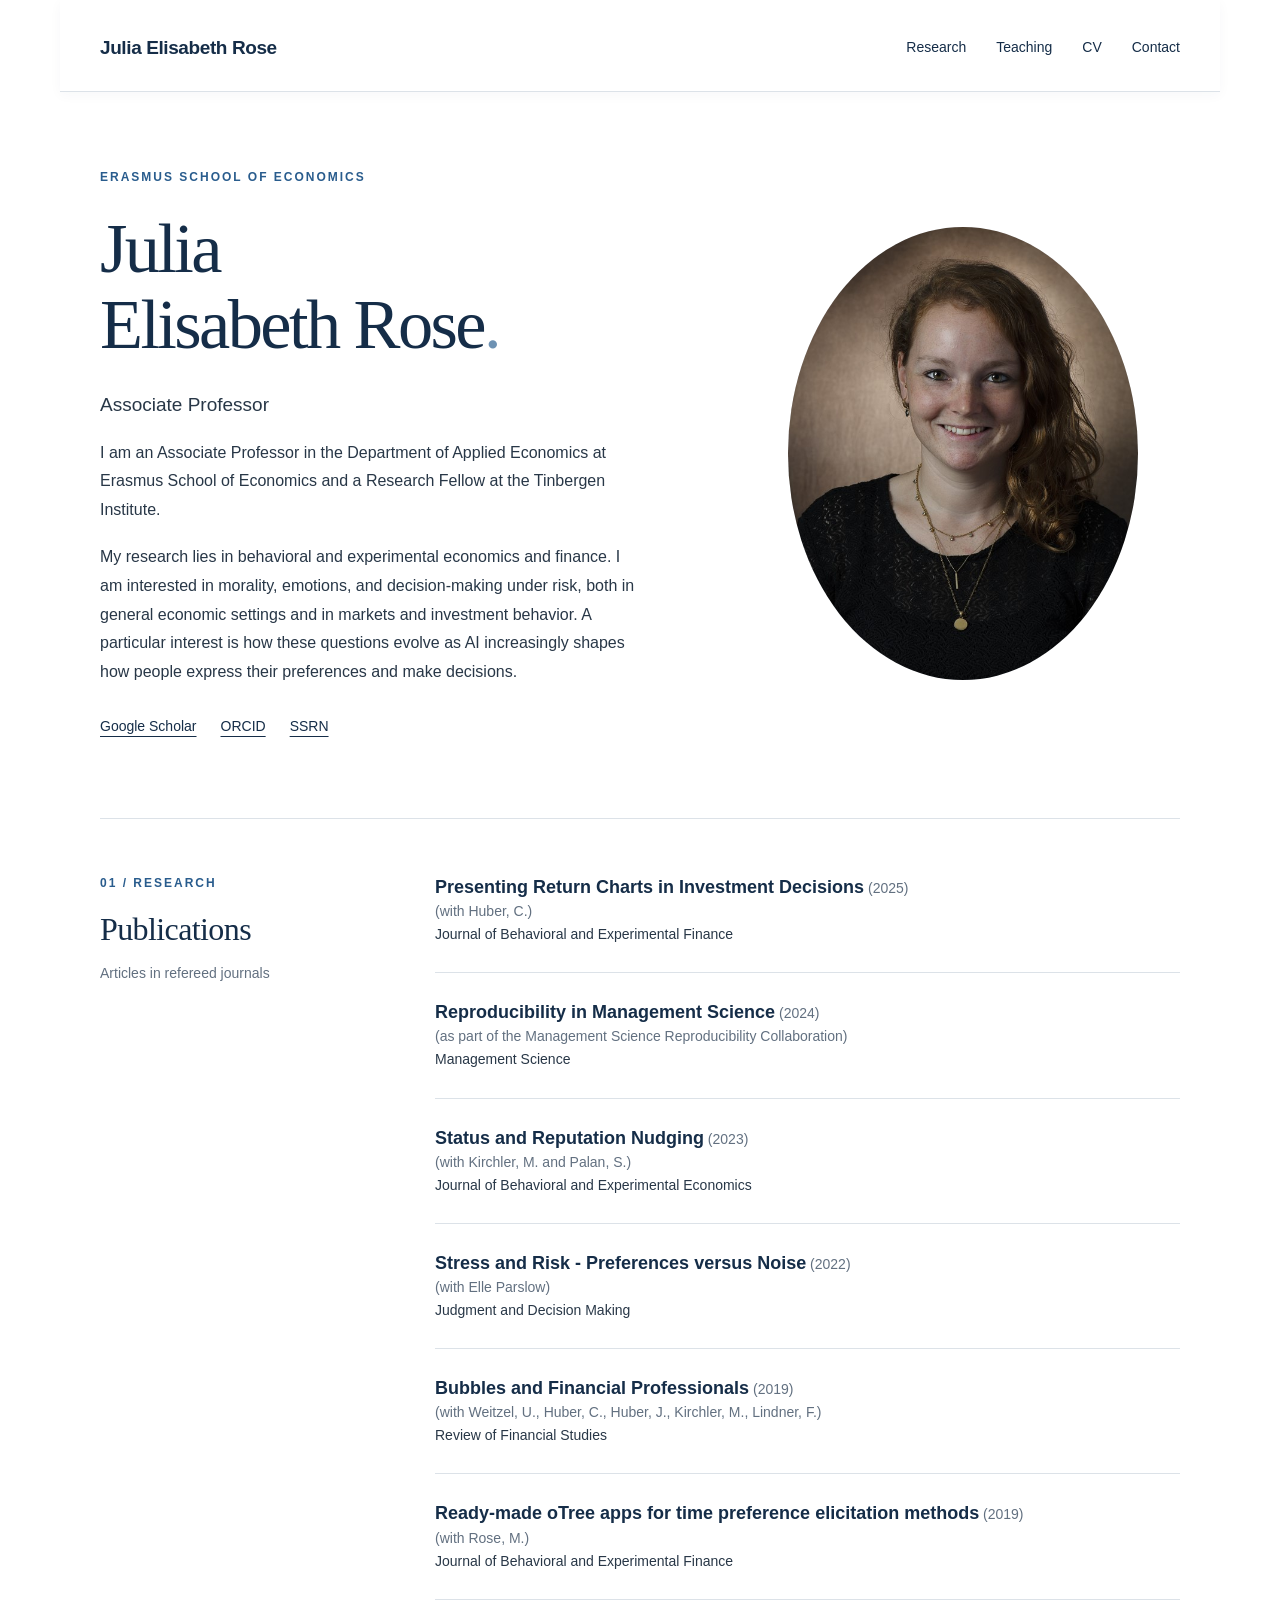
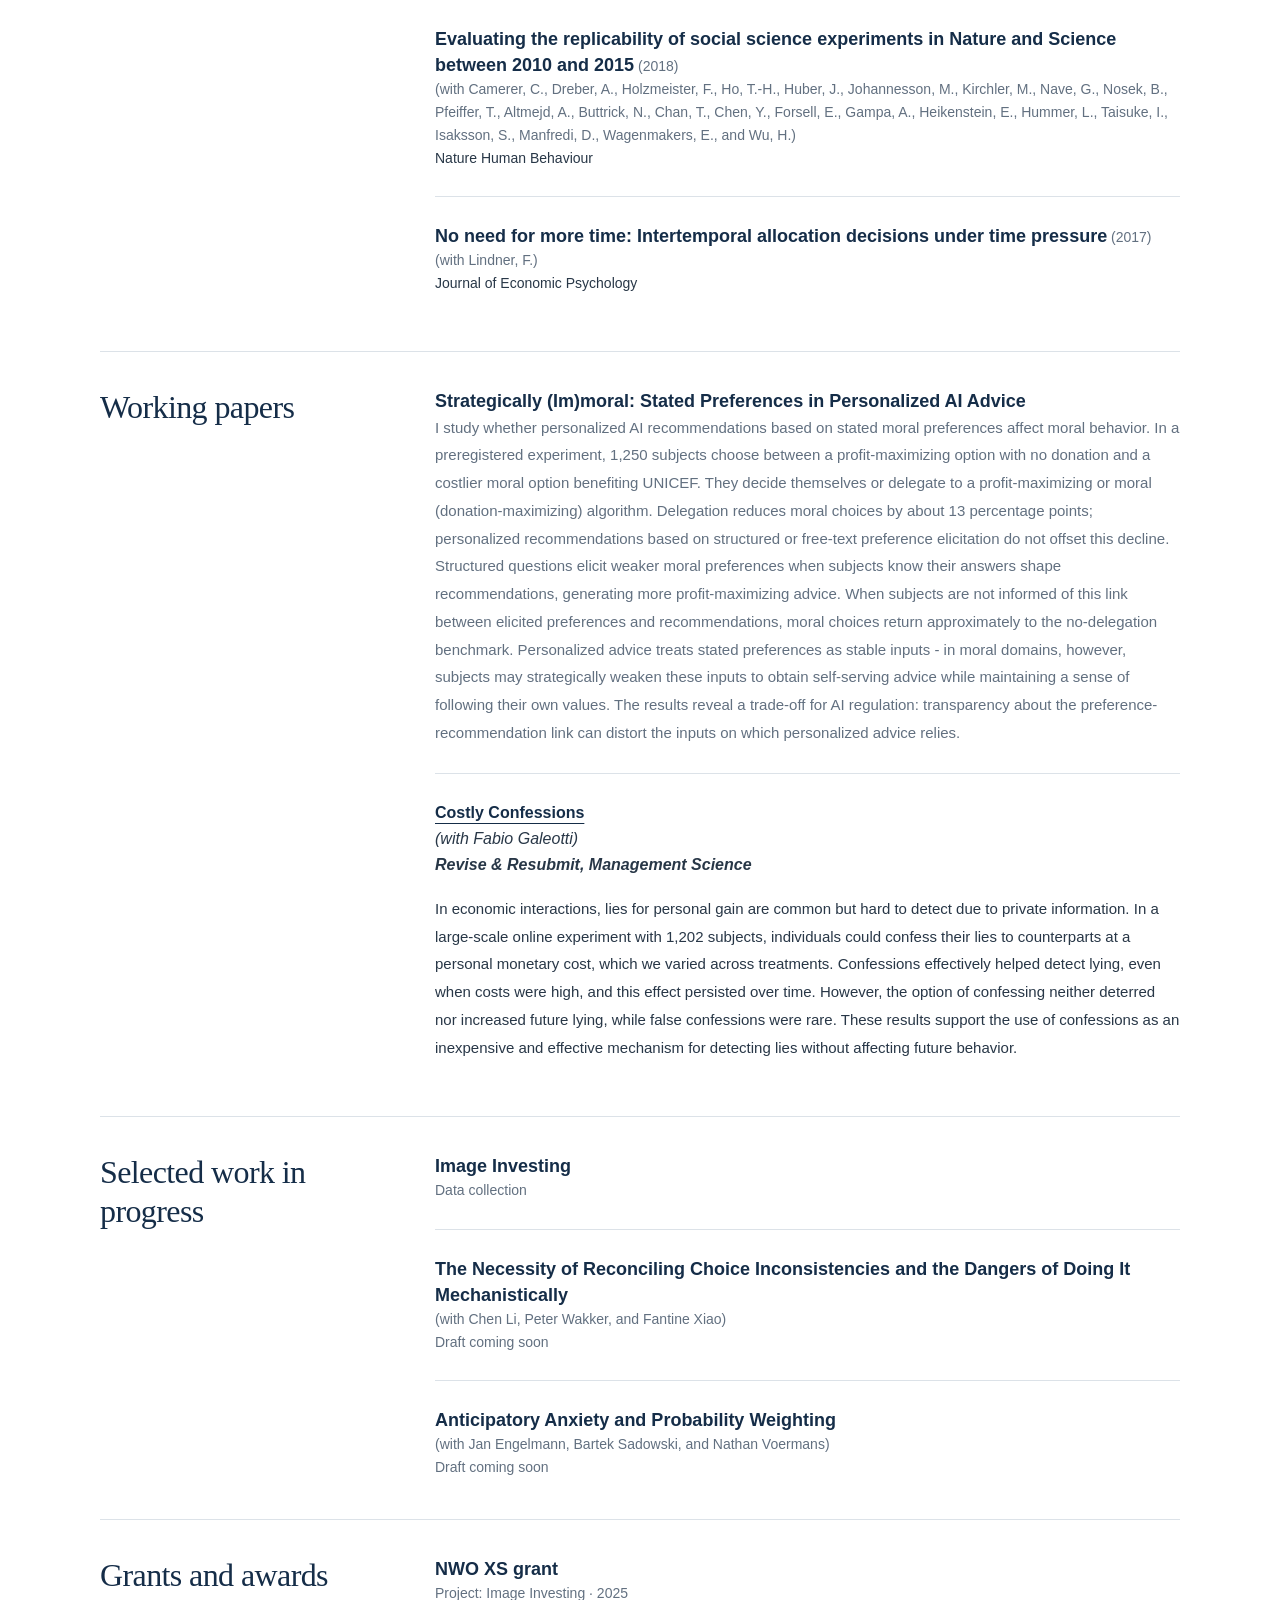
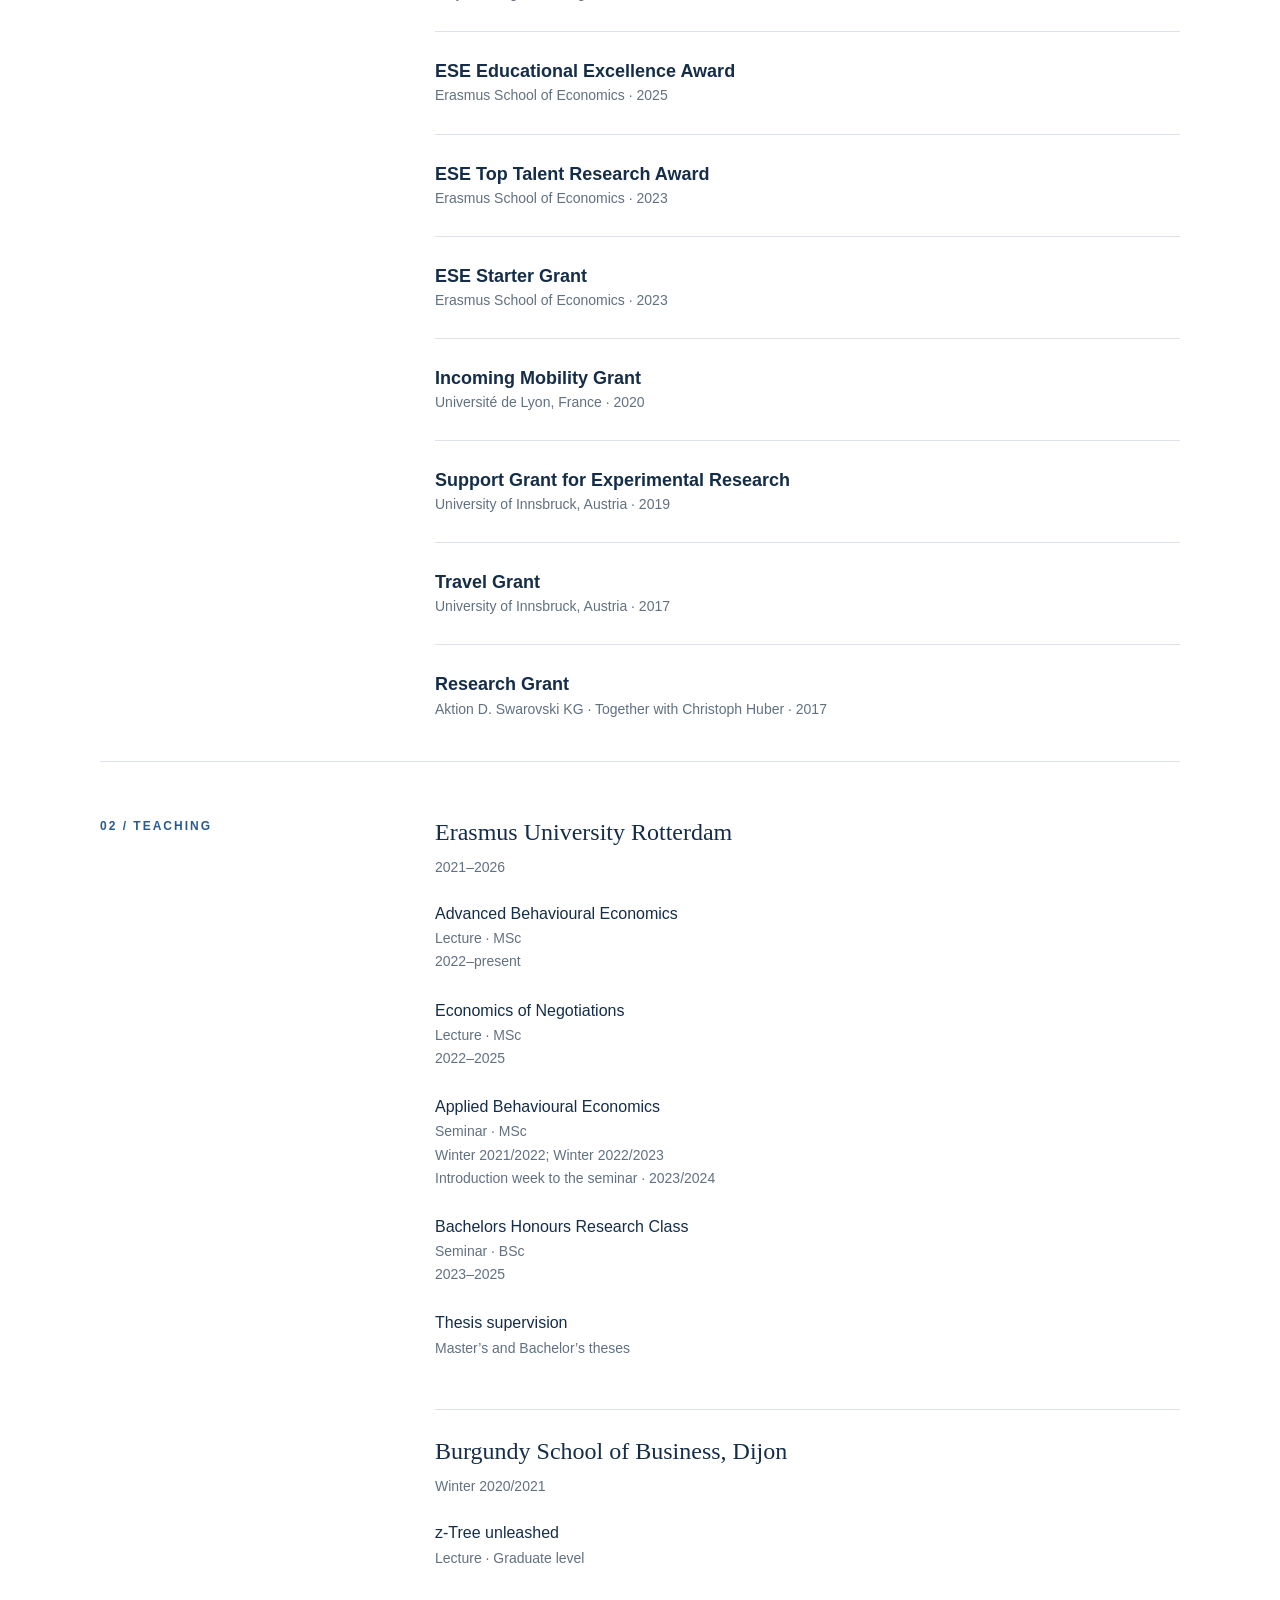
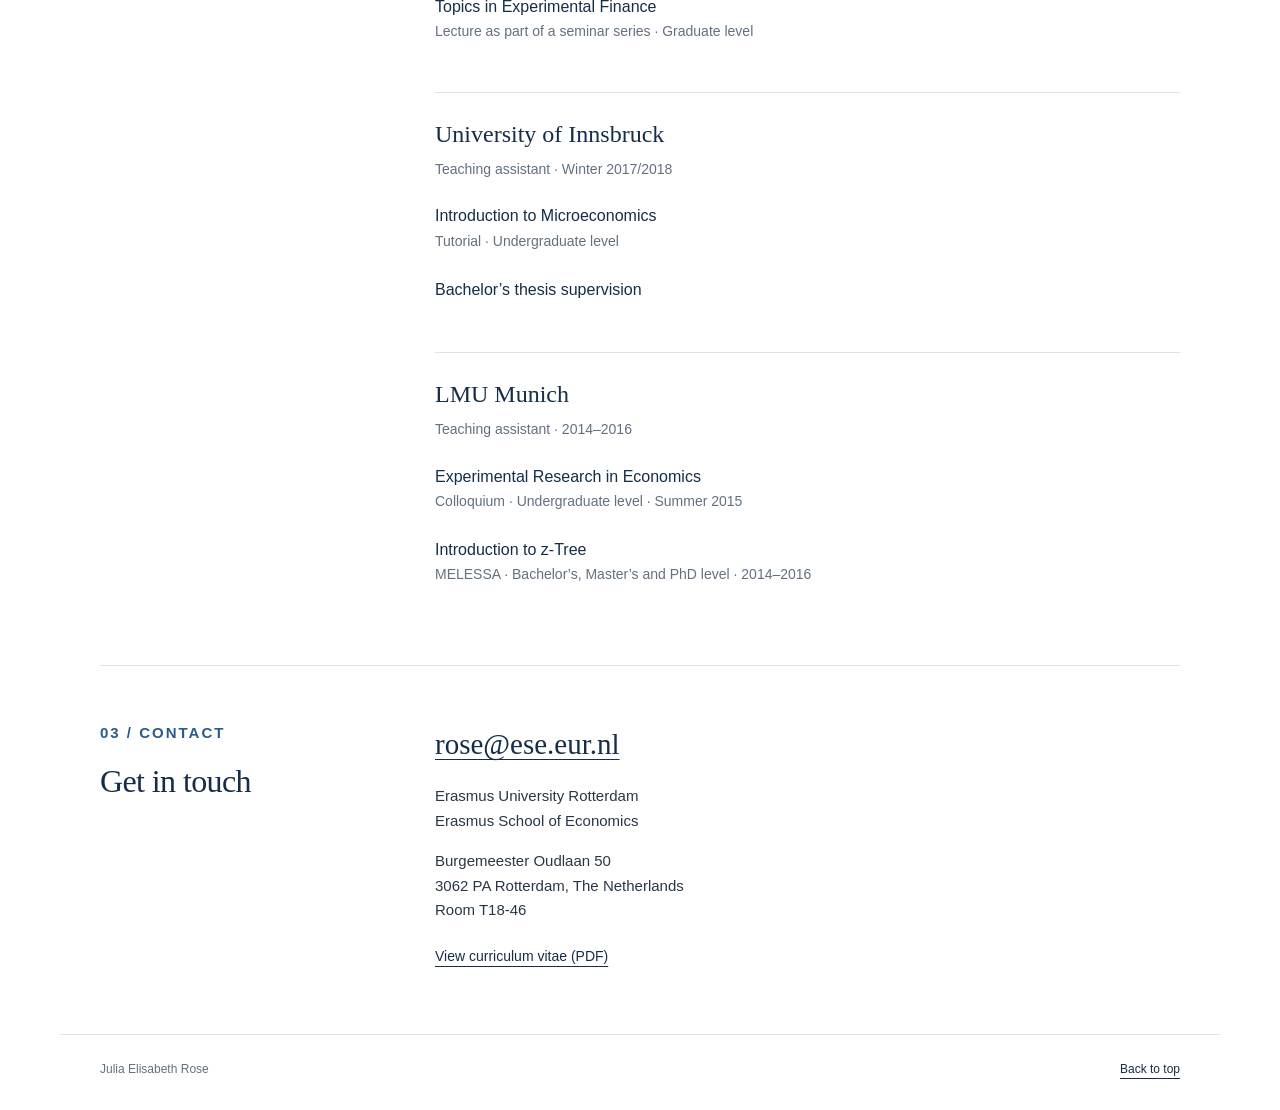
==== commit 13a9debb: "Update index.html" ====
--- a/index.html
+++ b/index.html
@@ -1,19 +1,317 @@
 <!DOCTYPE html>
 
-<html lang="en"><head><meta charset="utf-8"/><meta content="width=device-width,initial-scale=1" name="viewport"/><title>Julia Elisabeth Rose | Behavioral &amp; Experimental Economics</title><meta content="Julia Elisabeth Rose, Associate Professor at Erasmus School of Economics. Research in behavioral and experimental economics and finance." name="description"/><link href="assets/favicon.svg" rel="icon" type="image/svg+xml"/><link href="style.css" rel="stylesheet"/></head>
-<body><a class="skip" href="#main">Skip to content</a><header><a class="brand" href="#home">Julia Elisabeth Rose</a><nav aria-label="Main navigation"><a href="#research">Research</a><a href="#teaching">Teaching</a><a href="assets/cv-julia-rose.pdf">CV</a><a href="#contact">Contact</a></nav></header>
-<main id="main"><section class="hero" id="home"><div class="intro"><p class="eyebrow">Erasmus School of Economics</p><h1>Julia<br/>Elisabeth Rose<span class="period">.</span></h1><p class="role">Associate Professor</p><div class="bio"><p>I am an Associate Professor in the Department of Applied Economics at Erasmus School of Economics and a Research Fellow at the Tinbergen Institute.</p><p>My research lies in behavioral and experimental economics and finance. I am interested in morality, emotions, and decision-making under risk, both in general economic settings and in markets and investment behavior. A particular interest is how these questions evolve as AI increasingly shapes how people express their preferences and make decisions.</p></div><div class="profile-links"><a href="https://scholar.google.com/citations?user=Se4szUAAAAAJ">Google Scholar</a><a href="https://orcid.org/0000-0002-9259-826X">ORCID</a><a href="https://papers.ssrn.com/sol3/cf_dev/AbsByAuth.cfm?per_id=4425762">SSRN</a></div></div><figure><img alt="Julia Elisabeth Rose" height="756" src="assets/julia-rose.jpg" width="585"/></figure></section>
-<section class="section" id="research"><div class="section-heading"><p class="eyebrow">01 / Research</p><h2>Publications</h2><p>Articles in refereed journals</p></div><div class="section-body"><article class="paper"><p><strong><a href="https://www.sciencedirect.com/science/article/pii/S2214635025000218">Presenting Return Charts in Investment Decisions</a> </strong>(2025)<br/><em>(with Huber, C.)</em><br/><strong>Journal of Behavioral and Experimental Finance</strong></p></article><article class="paper"><p><a href="https://pubsonline.informs.org/doi/10.1287/mnsc.2023.03556"><strong>Reproducibility in <em>Management</em> <em>Science</em></strong></a> (2024)<br/><em>(as part of the  Management Science Reproducibility Collaboration</em>)<br/><strong>Management Science</strong></p></article><article class="paper"><p><strong><a href="https://www.sciencedirect.com/science/article/pii/S2214804323000575">Status and Reputation Nudging</a></strong> (2023)<br/><em>(with Kirchler, M. and Palan, S.)</em><br/><strong>Journal of Behavioral and Experimental Economics</strong></p></article><article class="paper"><p><strong><a href="https://journal.sjdm.org/21/210824/jdm210824.pdf">Stress and Risk - Preferences versus Noise</a></strong> (2022)<br/><em>(with Elle Parslow)</em><br/><strong>Judgment and Decision Making</strong></p></article><article class="paper"><p><a href="https://academic.oup.com/rfs/article/33/6/2659/5555881"><strong>Bubbles and Financial Professionals</strong></a> (2019)<br/>(<em>with Weitzel, U., Huber, C., Huber, J., Kirchler, M., Lindner, F.) </em><br/><strong>Review of Financial Studies </strong></p></article><article class="paper"><p><a href="https://www.sciencedirect.com/science/article/pii/S2214635018302648"><strong>Ready-made oTree apps for time preference elicitation methods</strong></a>  (2019)<br/>(<em>with Rose, M.)</em><br/> <strong>Journal of Behavioral and Experimental Finance</strong></p></article><article class="paper"><p><a href="https://www.nature.com/articles/s41562-018-0399-z"><strong>Evaluating the replicability of social science experiments in Nature and Science between 2010 and 2015</strong></a> (2018)<br/>(<em>with Camerer, C., Dreber, A., Holzmeister, F., Ho, T.-H., Huber, J., Johannesson, M., Kirchler, M., Nave, G., Nosek, B., Pfeiffer, T., Altmejd, A., Buttrick, N., Chan, T., Chen, Y., Forsell, E., Gampa, A., Heikenstein, E., Hummer, L., Taisuke, I., Isaksson, S., Manfredi, D., Wagenmakers, E., and Wu, H.) </em><br/><strong>Nature Human</strong> <strong>Behaviour</strong></p></article><article class="paper"><p><a href="https://www.sciencedirect.com/science/article/abs/pii/S0167487016304652"><strong>No need for more time: Intertemporal allocation decisions under time pressure</strong></a> (2017) <br/>(<em>with Lindner, F.</em>) <br/><strong>Journal of Economic Psychology</strong></p></article></div></section>
-<section class="section secondary"><div class="section-heading"><h2>Working papers</h2></div><div class="section-body working"><p><strong>Costly Confessions</strong><br/><em>(with Fabio Galeotti)</em><br/><strong><em>Revise &amp; Resubmit, Management Science</em></strong></p><p>In economic interactions, lies for personal gain are common but hard to detect due to private information. In a large-scale online experiment with 1,202 subjects, individuals could confess their lies to counterparts at a personal monetary cost, which we varied across treatments. Confessions effectively helped detect lying, even when costs were high, and this effect persisted over time. However, the option of confessing neither deterred nor increased future lying, while false confessions were rare. These results support the use of confessions as an inexpensive and effective mechanism for detecting lies without affecting future behavior.</p></div></section>
-<section class="section secondary"><div class="section-heading"><h2>Selected work in progress</h2></div><div class="section-body"><article class="paper"><p><strong>The Necessity of Reconciling Choice Inconsistencies and the Dangers of Doing It Mechanistically</strong><br/><em>(with Chen Li, Peter Wakker, and Fantine Xiao) </em><br/><em>Draft coming soon</em></p></article><article class="paper"><p><strong>Anticipatory Anxiety and Probability Weighting </strong><br/><em>(with Jan Engelmann, Bartek Sadowski, and Nathan Voermans) </em><br/><em>Draft coming soon </em></p></article></div></section>
-<section class="section secondary" id="grants"><div class="section-heading"><h2>Grants and awards</h2></div><div class="section-body"><article class="paper"><p><strong>NWO XS grant</strong><br/>Project: Image Investing · 2025</p></article><article class="paper"><p><strong>ESE Educational Excellence Award</strong><br/>Erasmus School of Economics · 2025</p></article><article class="paper"><p><strong>ESE Top Talent Research Award</strong><br/>Erasmus School of Economics · 2023</p></article><article class="paper"><p><strong>ESE Starter Grant</strong><br/>Erasmus School of Economics · 2023</p></article><article class="paper"><p><strong>Incoming Mobility Grant</strong><br/>Université de Lyon, France · 2020</p></article><article class="paper"><p><strong>Support Grant for Experimental Research</strong><br/>University of Innsbruck, Austria · 2019</p></article><article class="paper"><p><strong>Travel Grant</strong><br/>University of Innsbruck, Austria · 2017</p></article><article class="paper"><p><strong>Research Grant</strong><br/>Aktion D. Swarovski KG · Together with Christoph Huber · 2017</p></article></div></section><section class="section" id="teaching"><div class="section-heading"><p class="eyebrow">02 / Teaching</p></div><div class="section-body">
-<article class="teaching-row"><h3>Erasmus University Rotterdam</h3><p class="teaching-period">2021–2026</p><ul class="course-list">
-<li><strong>Advanced Behavioural Economics</strong><span>Lecture · MSc</span><span>2022–present</span></li>
-<li><strong>Economics of Negotiations</strong><span>Lecture · MSc</span><span>2022–2025</span></li>
-<li><strong>Applied Behavioural Economics</strong><span>Seminar · MSc</span><span>Winter 2021/2022; Winter 2022/2023</span><span>Introduction week to the seminar · 2023/2024</span></li>
-<li><strong>Bachelors Honours Research Class</strong><span>Seminar · BSc</span><span>2023–2025</span></li>
-<li><strong>Thesis supervision</strong><span>Master’s and Bachelor’s theses</span></li></ul></article>
-<article class="teaching-row"><h3>Burgundy School of Business, Dijon</h3><p class="teaching-period">Winter 2020/2021</p><ul class="course-list"><li><strong>z-Tree unleashed</strong><span>Lecture · Graduate level</span></li><li><strong>Topics in Experimental Finance</strong><span>Lecture as part of a seminar series · Graduate level</span></li></ul></article>
-<article class="teaching-row"><h3>University of Innsbruck</h3><p class="teaching-period">Teaching assistant · Winter 2017/2018</p><ul class="course-list"><li><strong>Introduction to Microeconomics</strong><span>Tutorial · Undergraduate level</span></li><li><strong>Bachelor’s thesis supervision</strong></li></ul></article>
-<article class="teaching-row"><h3>LMU Munich</h3><p class="teaching-period">Teaching assistant · 2014–2016</p><ul class="course-list"><li><strong>Experimental Research in Economics</strong><span>Colloquium · Undergraduate level · Summer 2015</span></li><li><strong>Introduction to z-Tree</strong><span>MELESSA · Bachelor’s, Master’s and PhD level · 2014–2016</span></li></ul></article></div></section>
-<section class="section contact" id="contact"><div class="section-heading"><p class="eyebrow">03 / Contact</p><h2>Get in touch</h2></div><div class="section-body"><a class="email" href="mailto:rose@ese.eur.nl">rose@ese.eur.nl</a><p>Erasmus University Rotterdam<br/>Erasmus School of Economics</p><address>Burgemeester Oudlaan 50<br/>3062 PA Rotterdam, The Netherlands<br/>Room T18-46</address><a class="cv" href="assets/cv-julia-rose.pdf">View curriculum vitae (PDF)</a></div></section></main><footer><span>Julia Elisabeth Rose</span><a href="#home">Back to top</a></footer></body></html>
+<html lang="en">
+<head>
+  <meta charset="utf-8"/>
+  <meta content="width=device-width,initial-scale=1" name="viewport"/>
+  <title>Julia Elisabeth Rose | Behavioral &amp; Experimental Economics</title>
+  <meta content="Julia Elisabeth Rose, Associate Professor at Erasmus School of Economics. Research in behavioral and experimental economics and finance." name="description"/>
+  <link href="assets/favicon.svg" rel="icon" type="image/svg+xml"/>
+  <link href="style.css" rel="stylesheet"/>
+</head>
+<body>
+  <a class="skip" href="#main">Skip to content</a>
+
+  <header>
+    <a class="brand" href="#home">Julia Elisabeth Rose</a>
+    <nav aria-label="Main navigation">
+      <a href="#research">Research</a>
+      <a href="#teaching">Teaching</a>
+      <a href="assets/cv-julia-rose.pdf">CV</a>
+      <a href="#contact">Contact</a>
+    </nav>
+  </header>
+
+  <main id="main">
+    <section class="hero" id="home">
+      <div class="intro">
+        <p class="eyebrow">Erasmus School of Economics</p>
+        <h1>Julia<br/>Elisabeth Rose<span class="period">.</span></h1>
+        <p class="role">Associate Professor</p>
+
+        <div class="bio">
+          <p>I am an Associate Professor in the Department of Applied Economics at Erasmus School of Economics and a Research Fellow at the Tinbergen Institute.</p>
+          <p>My research lies in behavioral and experimental economics and finance. I am interested in morality, emotions, and decision-making under risk, both in general economic settings and in markets and investment behavior. A particular interest is how these questions evolve as AI increasingly shapes how people express their preferences and make decisions.</p>
+        </div>
+
+        <div class="profile-links">
+          <a href="https://scholar.google.com/citations?user=Se4szUAAAAAJ">Google Scholar</a>
+          <a href="https://orcid.org/0000-0002-9259-826X">ORCID</a>
+          <a href="https://papers.ssrn.com/sol3/cf_dev/AbsByAuth.cfm?per_id=4425762">SSRN</a>
+        </div>
+      </div>
+
+      <figure>
+        <img alt="Julia Elisabeth Rose" height="756" src="assets/julia-rose.jpg" width="585"/>
+      </figure>
+    </section>
+
+    <section class="section" id="research">
+      <div class="section-heading">
+        <p class="eyebrow">01 / Research</p>
+        <h2>Publications</h2>
+        <p>Articles in refereed journals</p>
+      </div>
+
+      <div class="section-body">
+        <article class="paper">
+          <p>
+            <strong><a href="https://www.sciencedirect.com/science/article/pii/S2214635025000218">Presenting Return Charts in Investment Decisions</a></strong> (2025)<br/>
+            <em>(with Huber, C.)</em><br/>
+            <strong>Journal of Behavioral and Experimental Finance</strong>
+          </p>
+        </article>
+
+        <article class="paper">
+          <p>
+            <a href="https://pubsonline.informs.org/doi/10.1287/mnsc.2023.03556"><strong>Reproducibility in <em>Management</em> <em>Science</em></strong></a> (2024)<br/>
+            <em>(as part of the Management Science Reproducibility Collaboration)</em><br/>
+            <strong>Management Science</strong>
+          </p>
+        </article>
+
+        <article class="paper">
+          <p>
+            <strong><a href="https://www.sciencedirect.com/science/article/pii/S2214804323000575">Status and Reputation Nudging</a></strong> (2023)<br/>
+            <em>(with Kirchler, M. and Palan, S.)</em><br/>
+            <strong>Journal of Behavioral and Experimental Economics</strong>
+          </p>
+        </article>
+
+        <article class="paper">
+          <p>
+            <strong><a href="https://journal.sjdm.org/21/210824/jdm210824.pdf">Stress and Risk - Preferences versus Noise</a></strong> (2022)<br/>
+            <em>(with Elle Parslow)</em><br/>
+            <strong>Judgment and Decision Making</strong>
+          </p>
+        </article>
+
+        <article class="paper">
+          <p>
+            <a href="https://academic.oup.com/rfs/article/33/6/2659/5555881"><strong>Bubbles and Financial Professionals</strong></a> (2019)<br/>
+            <em>(with Weitzel, U., Huber, C., Huber, J., Kirchler, M., Lindner, F.)</em><br/>
+            <strong>Review of Financial Studies</strong>
+          </p>
+        </article>
+
+        <article class="paper">
+          <p>
+            <a href="https://www.sciencedirect.com/science/article/pii/S2214635018302648"><strong>Ready-made oTree apps for time preference elicitation methods</strong></a> (2019)<br/>
+            <em>(with Rose, M.)</em><br/>
+            <strong>Journal of Behavioral and Experimental Finance</strong>
+          </p>
+        </article>
+
+        <article class="paper">
+          <p>
+            <a href="https://www.nature.com/articles/s41562-018-0399-z"><strong>Evaluating the replicability of social science experiments in Nature and Science between 2010 and 2015</strong></a> (2018)<br/>
+            <em>(with Camerer, C., Dreber, A., Holzmeister, F., Ho, T.-H., Huber, J., Johannesson, M., Kirchler, M., Nave, G., Nosek, B., Pfeiffer, T., Altmejd, A., Buttrick, N., Chan, T., Chen, Y., Forsell, E., Gampa, A., Heikenstein, E., Hummer, L., Taisuke, I., Isaksson, S., Manfredi, D., Wagenmakers, E., and Wu, H.)</em><br/>
+            <strong>Nature Human Behaviour</strong>
+          </p>
+        </article>
+
+        <article class="paper">
+          <p>
+            <a href="https://www.sciencedirect.com/science/article/abs/pii/S0167487016304652"><strong>No need for more time: Intertemporal allocation decisions under time pressure</strong></a> (2017)<br/>
+            <em>(with Lindner, F.)</em><br/>
+            <strong>Journal of Economic Psychology</strong>
+          </p>
+        </article>
+      </div>
+    </section>
+
+    <section class="section secondary">
+      <div class="section-heading">
+        <h2>Working papers</h2>
+      </div>
+
+      <div class="section-body working">
+        <article class="paper">
+          <p>
+            <strong><a href="https://papers.ssrn.com/sol3/papers.cfm?abstract_id=7679999">Strategically (Im)moral: Stated Preferences in Personalized AI Advice</a></strong><br/>
+          </p>
+          <p>I study whether personalized AI recommendations based on stated moral preferences affect moral behavior. In a preregistered experiment, 1,250 subjects choose between a profit-maximizing option with no donation and a costlier moral option benefiting UNICEF. They decide themselves or delegate to a profit-maximizing or moral (donation-maximizing) algorithm. Delegation reduces moral choices by about 13 percentage points; personalized recommendations based on structured or free-text preference elicitation do not offset this decline. Structured questions elicit weaker moral preferences when subjects know their answers shape recommendations, generating more profit-maximizing advice. When subjects are not informed of this link between elicited preferences and recommendations, moral choices return approximately to the no-delegation benchmark. Personalized advice treats stated preferences as stable inputs - in moral domains, however, subjects may strategically weaken these inputs to obtain self-serving advice while maintaining a sense of following their own values. The results reveal a trade-off for AI regulation: transparency about the preference-recommendation link can distort the inputs on which personalized advice relies.</p>
+        </article>
+
+        <p>
+          <strong><a href="http://dx.doi.org/10.2139/ssrn.7670918">Costly Confessions</a></strong><br/>
+          <em>(with Fabio Galeotti)</em><br/>
+          <strong><em>Revise &amp; Resubmit, Management Science</em></strong>
+        </p>
+        <p>In economic interactions, lies for personal gain are common but hard to detect due to private information. In a large-scale online experiment with 1,202 subjects, individuals could confess their lies to counterparts at a personal monetary cost, which we varied across treatments. Confessions effectively helped detect lying, even when costs were high, and this effect persisted over time. However, the option of confessing neither deterred nor increased future lying, while false confessions were rare. These results support the use of confessions as an inexpensive and effective mechanism for detecting lies without affecting future behavior.</p>
+      </div>
+    </section>
+
+    <section class="section secondary">
+      <div class="section-heading">
+        <h2>Selected work in progress</h2>
+      </div>
+
+      <div class="section-body">
+        <article class="paper">
+          <p>
+            <strong>Image Investing</strong><br/>
+            <em>Data collection</em>
+          </p>
+        </article>
+
+        <article class="paper">
+          <p>
+            <strong>The Necessity of Reconciling Choice Inconsistencies and the Dangers of Doing It Mechanistically</strong><br/>
+            <em>(with Chen Li, Peter Wakker, and Fantine Xiao)</em><br/>
+            <em>Draft coming soon</em>
+          </p>
+        </article>
+
+        <article class="paper">
+          <p>
+            <strong>Anticipatory Anxiety and Probability Weighting</strong><br/>
+            <em>(with Jan Engelmann, Bartek Sadowski, and Nathan Voermans)</em><br/>
+            <em>Draft coming soon</em>
+          </p>
+        </article>
+      </div>
+    </section>
+
+    <section class="section secondary" id="grants">
+      <div class="section-heading">
+        <h2>Grants and awards</h2>
+      </div>
+
+      <div class="section-body">
+        <article class="paper">
+          <p><strong>NWO XS grant</strong><br/>Project: Image Investing · 2025</p>
+        </article>
+        <article class="paper">
+          <p><strong>ESE Educational Excellence Award</strong><br/>Erasmus School of Economics · 2025</p>
+        </article>
+        <article class="paper">
+          <p><strong>ESE Top Talent Research Award</strong><br/>Erasmus School of Economics · 2023</p>
+        </article>
+        <article class="paper">
+          <p><strong>ESE Starter Grant</strong><br/>Erasmus School of Economics · 2023</p>
+        </article>
+        <article class="paper">
+          <p><strong>Incoming Mobility Grant</strong><br/>Université de Lyon, France · 2020</p>
+        </article>
+        <article class="paper">
+          <p><strong>Support Grant for Experimental Research</strong><br/>University of Innsbruck, Austria · 2019</p>
+        </article>
+        <article class="paper">
+          <p><strong>Travel Grant</strong><br/>University of Innsbruck, Austria · 2017</p>
+        </article>
+        <article class="paper">
+          <p><strong>Research Grant</strong><br/>Aktion D. Swarovski KG · Together with Christoph Huber · 2017</p>
+        </article>
+      </div>
+    </section>
+
+    <section class="section" id="teaching">
+      <div class="section-heading">
+        <p class="eyebrow">02 / Teaching</p>
+      </div>
+
+      <div class="section-body">
+        <article class="teaching-row">
+          <h3>Erasmus University Rotterdam</h3>
+          <p class="teaching-period">2021–2026</p>
+          <ul class="course-list">
+            <li>
+              <strong>Advanced Behavioural Economics</strong>
+              <span>Lecture · MSc</span>
+              <span>2022–present</span>
+            </li>
+            <li>
+              <strong>Economics of Negotiations</strong>
+              <span>Lecture · MSc</span>
+              <span>2022–2025</span>
+            </li>
+            <li>
+              <strong>Applied Behavioural Economics</strong>
+              <span>Seminar · MSc</span>
+              <span>Winter 2021/2022; Winter 2022/2023</span>
+              <span>Introduction week to the seminar · 2023/2024</span>
+            </li>
+            <li>
+              <strong>Bachelors Honours Research Class</strong>
+              <span>Seminar · BSc</span>
+              <span>2023–2025</span>
+            </li>
+            <li>
+              <strong>Thesis supervision</strong>
+              <span>Master’s and Bachelor’s theses</span>
+            </li>
+          </ul>
+        </article>
+
+        <article class="teaching-row">
+          <h3>Burgundy School of Business, Dijon</h3>
+          <p class="teaching-period">Winter 2020/2021</p>
+          <ul class="course-list">
+            <li>
+              <strong>z-Tree unleashed</strong>
+              <span>Lecture · Graduate level</span>
+            </li>
+            <li>
+              <strong>Topics in Experimental Finance</strong>
+              <span>Lecture as part of a seminar series · Graduate level</span>
+            </li>
+          </ul>
+        </article>
+
+        <article class="teaching-row">
+          <h3>University of Innsbruck</h3>
+          <p class="teaching-period">Teaching assistant · Winter 2017/2018</p>
+          <ul class="course-list">
+            <li>
+              <strong>Introduction to Microeconomics</strong>
+              <span>Tutorial · Undergraduate level</span>
+            </li>
+            <li>
+              <strong>Bachelor’s thesis supervision</strong>
+            </li>
+          </ul>
+        </article>
+
+        <article class="teaching-row">
+          <h3>LMU Munich</h3>
+          <p class="teaching-period">Teaching assistant · 2014–2016</p>
+          <ul class="course-list">
+            <li>
+              <strong>Experimental Research in Economics</strong>
+              <span>Colloquium · Undergraduate level · Summer 2015</span>
+            </li>
+            <li>
+              <strong>Introduction to z-Tree</strong>
+              <span>MELESSA · Bachelor’s, Master’s and PhD level · 2014–2016</span>
+            </li>
+          </ul>
+        </article>
+      </div>
+    </section>
+
+    <section class="section contact" id="contact">
+      <div class="section-heading">
+        <p class="eyebrow">03 / Contact</p>
+        <h2>Get in touch</h2>
+      </div>
+
+      <div class="section-body">
+        <a class="email" href="mailto:rose@ese.eur.nl">rose@ese.eur.nl</a>
+        <p>Erasmus University Rotterdam<br/>Erasmus School of Economics</p>
+        <address>
+          Burgemeester Oudlaan 50<br/>
+          3062 PA Rotterdam, The Netherlands<br/>
+          Room T18-46
+        </address>
+        <a class="cv" href="assets/cv-julia-rose.pdf">View curriculum vitae (PDF)</a>
+      </div>
+    </section>
+  </main>
+
+  <footer>
+    <span>Julia Elisabeth Rose</span>
+    <a href="#home">Back to top</a>
+  </footer>
+</body>
+</html>
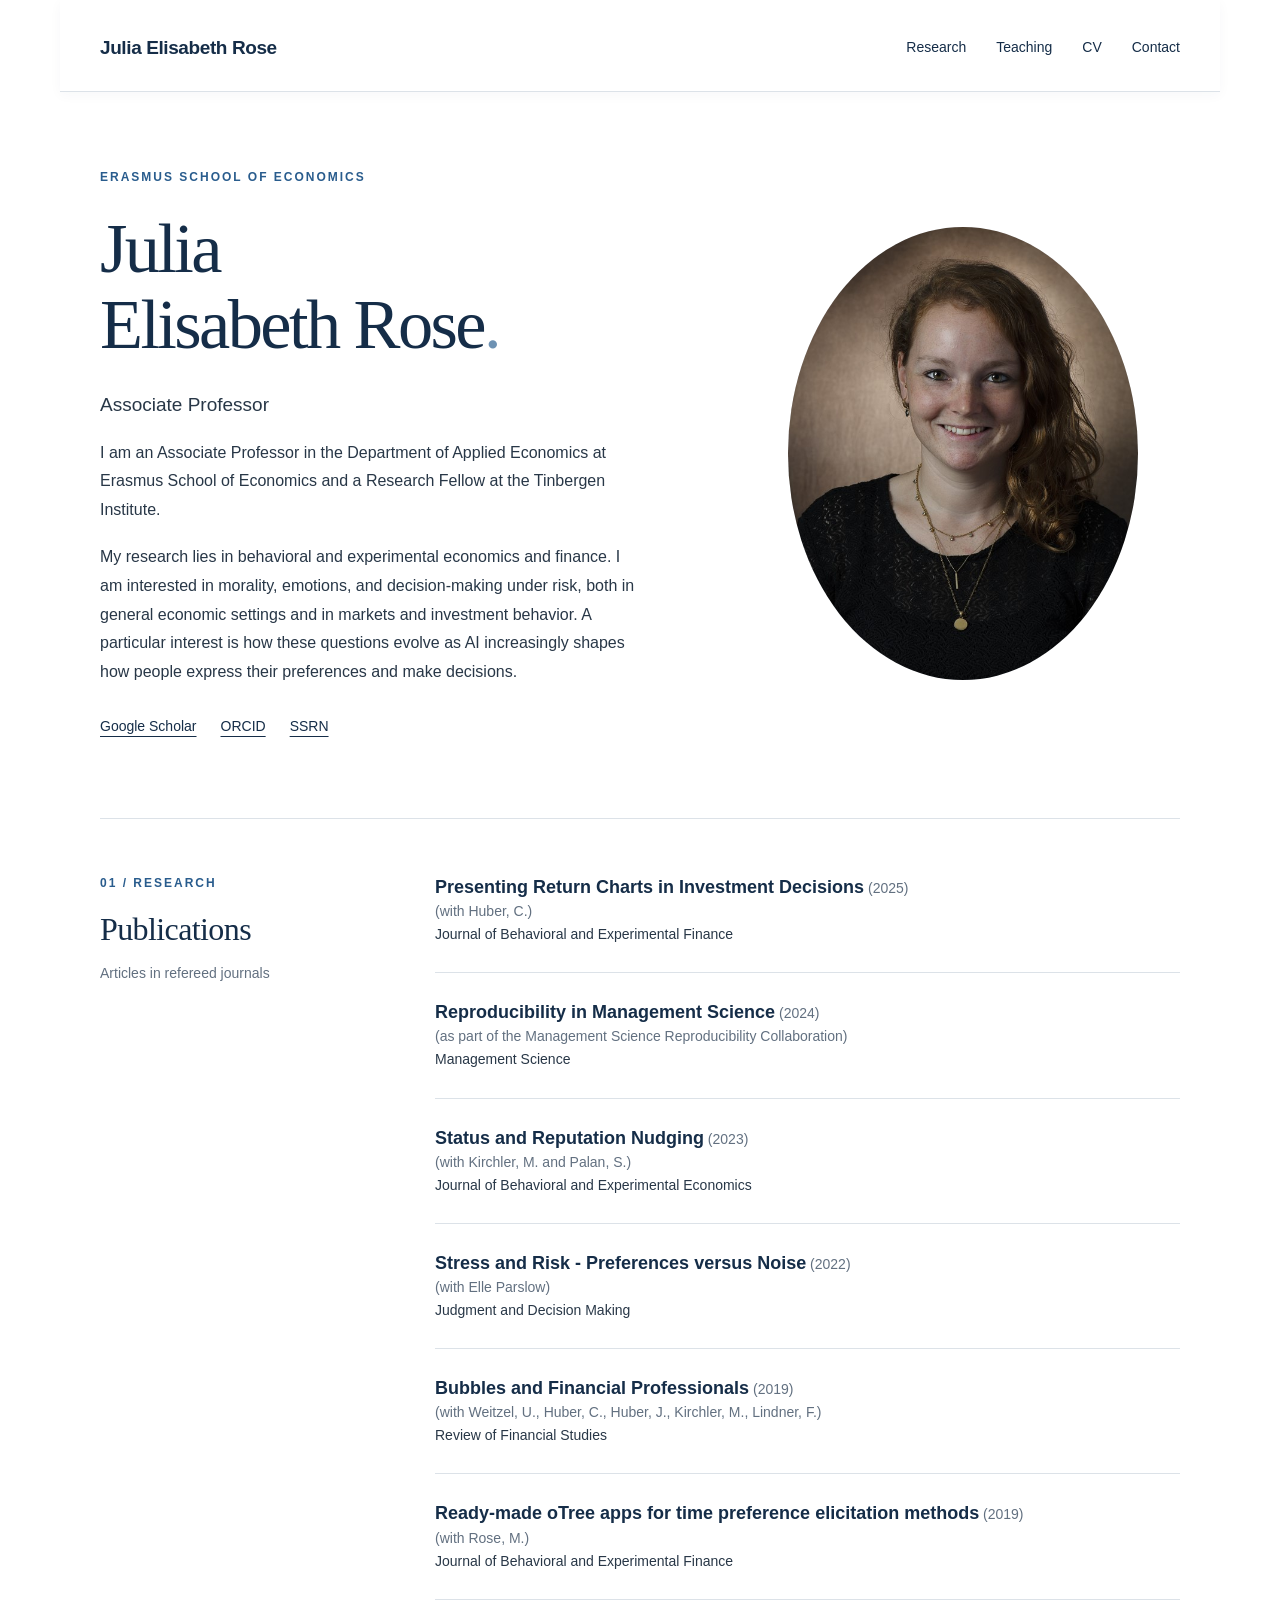
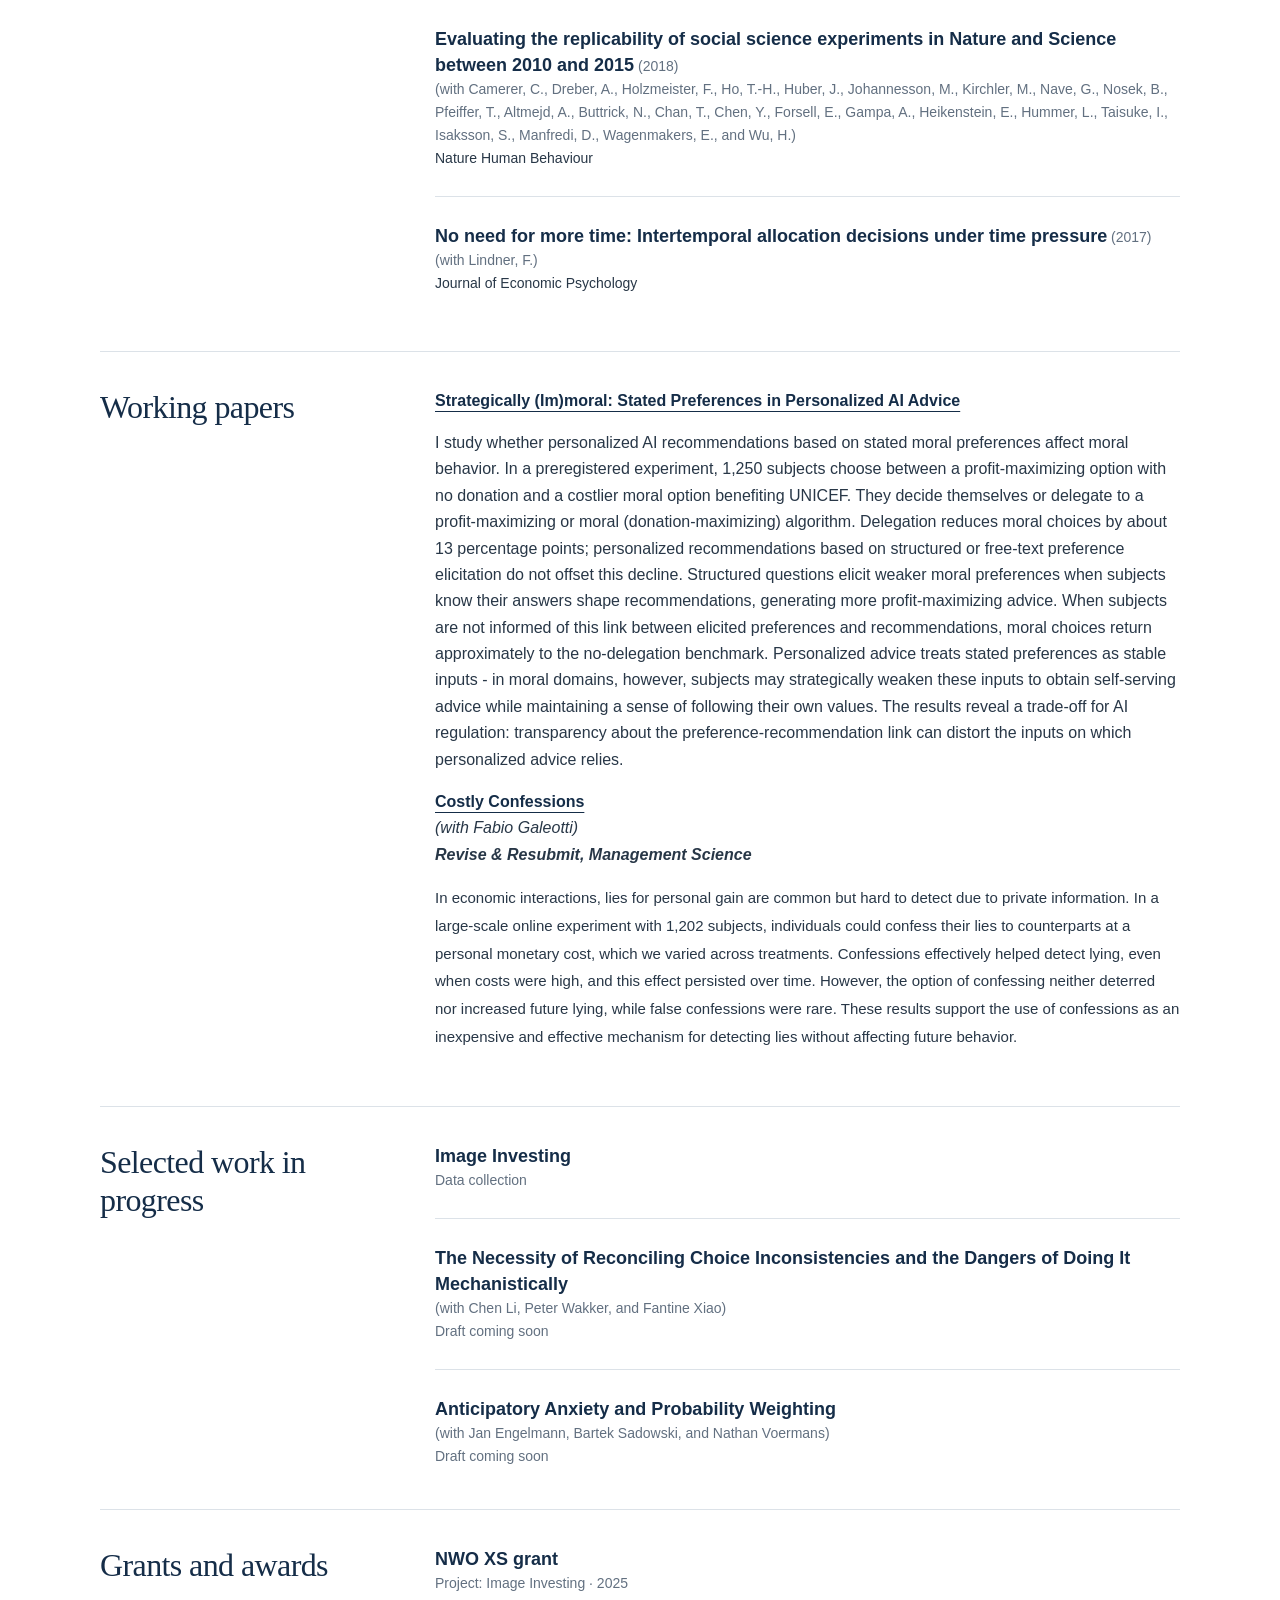
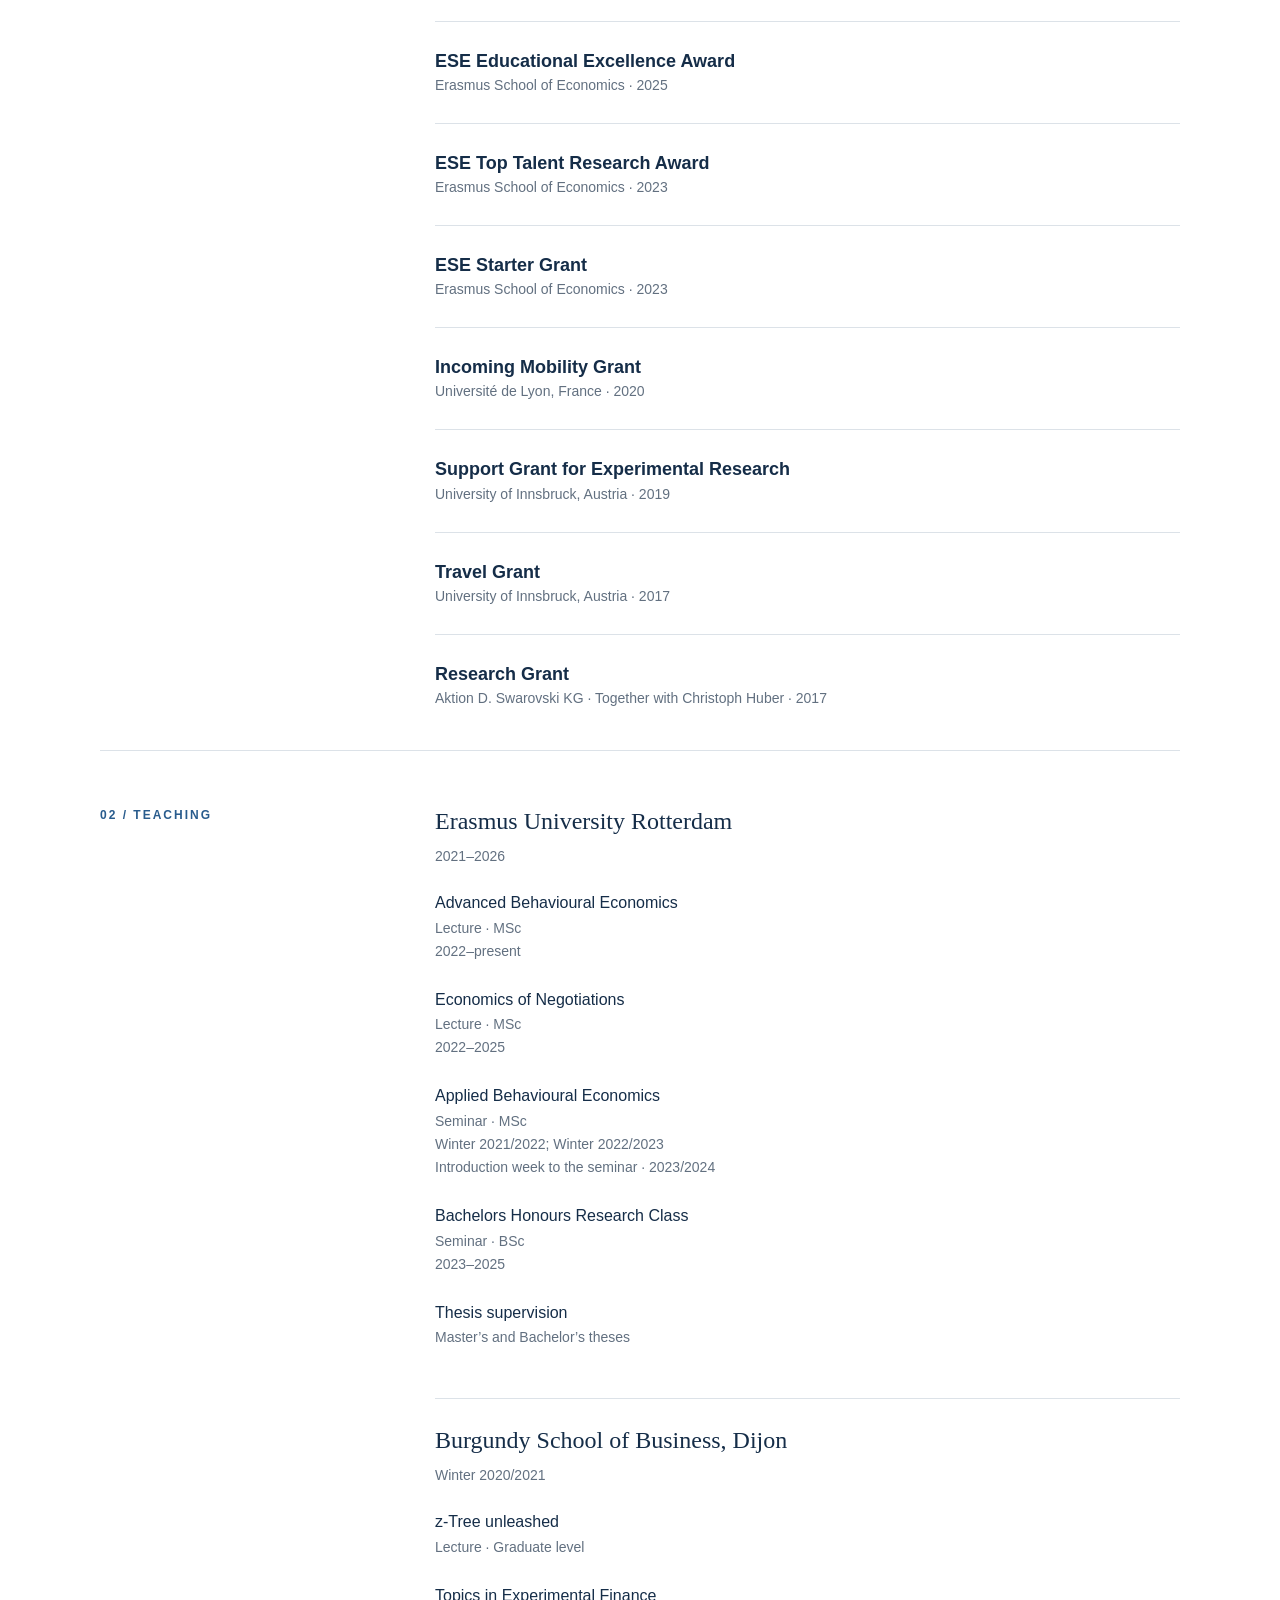
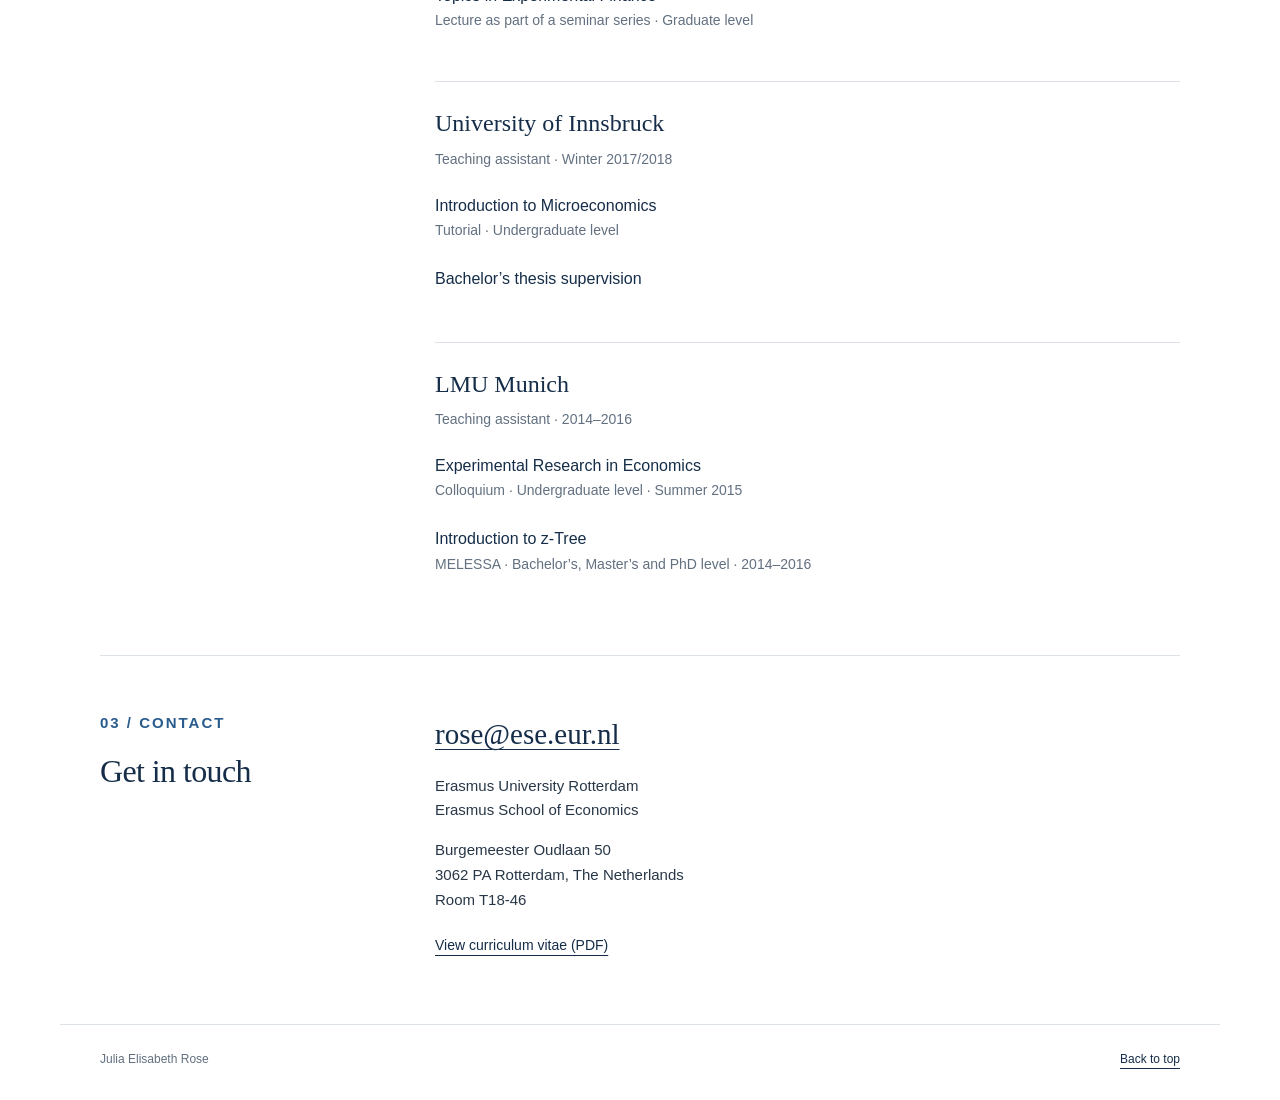
==== commit be827d47: "Update index.html" ====
--- a/index.html
+++ b/index.html
@@ -126,12 +126,12 @@
       </div>
 
       <div class="section-body working">
-        <article class="paper">
+        
           <p>
             <strong><a href="https://papers.ssrn.com/sol3/papers.cfm?abstract_id=7679999">Strategically (Im)moral: Stated Preferences in Personalized AI Advice</a></strong><br/>
           </p>
           <p>I study whether personalized AI recommendations based on stated moral preferences affect moral behavior. In a preregistered experiment, 1,250 subjects choose between a profit-maximizing option with no donation and a costlier moral option benefiting UNICEF. They decide themselves or delegate to a profit-maximizing or moral (donation-maximizing) algorithm. Delegation reduces moral choices by about 13 percentage points; personalized recommendations based on structured or free-text preference elicitation do not offset this decline. Structured questions elicit weaker moral preferences when subjects know their answers shape recommendations, generating more profit-maximizing advice. When subjects are not informed of this link between elicited preferences and recommendations, moral choices return approximately to the no-delegation benchmark. Personalized advice treats stated preferences as stable inputs - in moral domains, however, subjects may strategically weaken these inputs to obtain self-serving advice while maintaining a sense of following their own values. The results reveal a trade-off for AI regulation: transparency about the preference-recommendation link can distort the inputs on which personalized advice relies.</p>
-        </article>
+       
 
         <p>
           <strong><a href="http://dx.doi.org/10.2139/ssrn.7670918">Costly Confessions</a></strong><br/>
